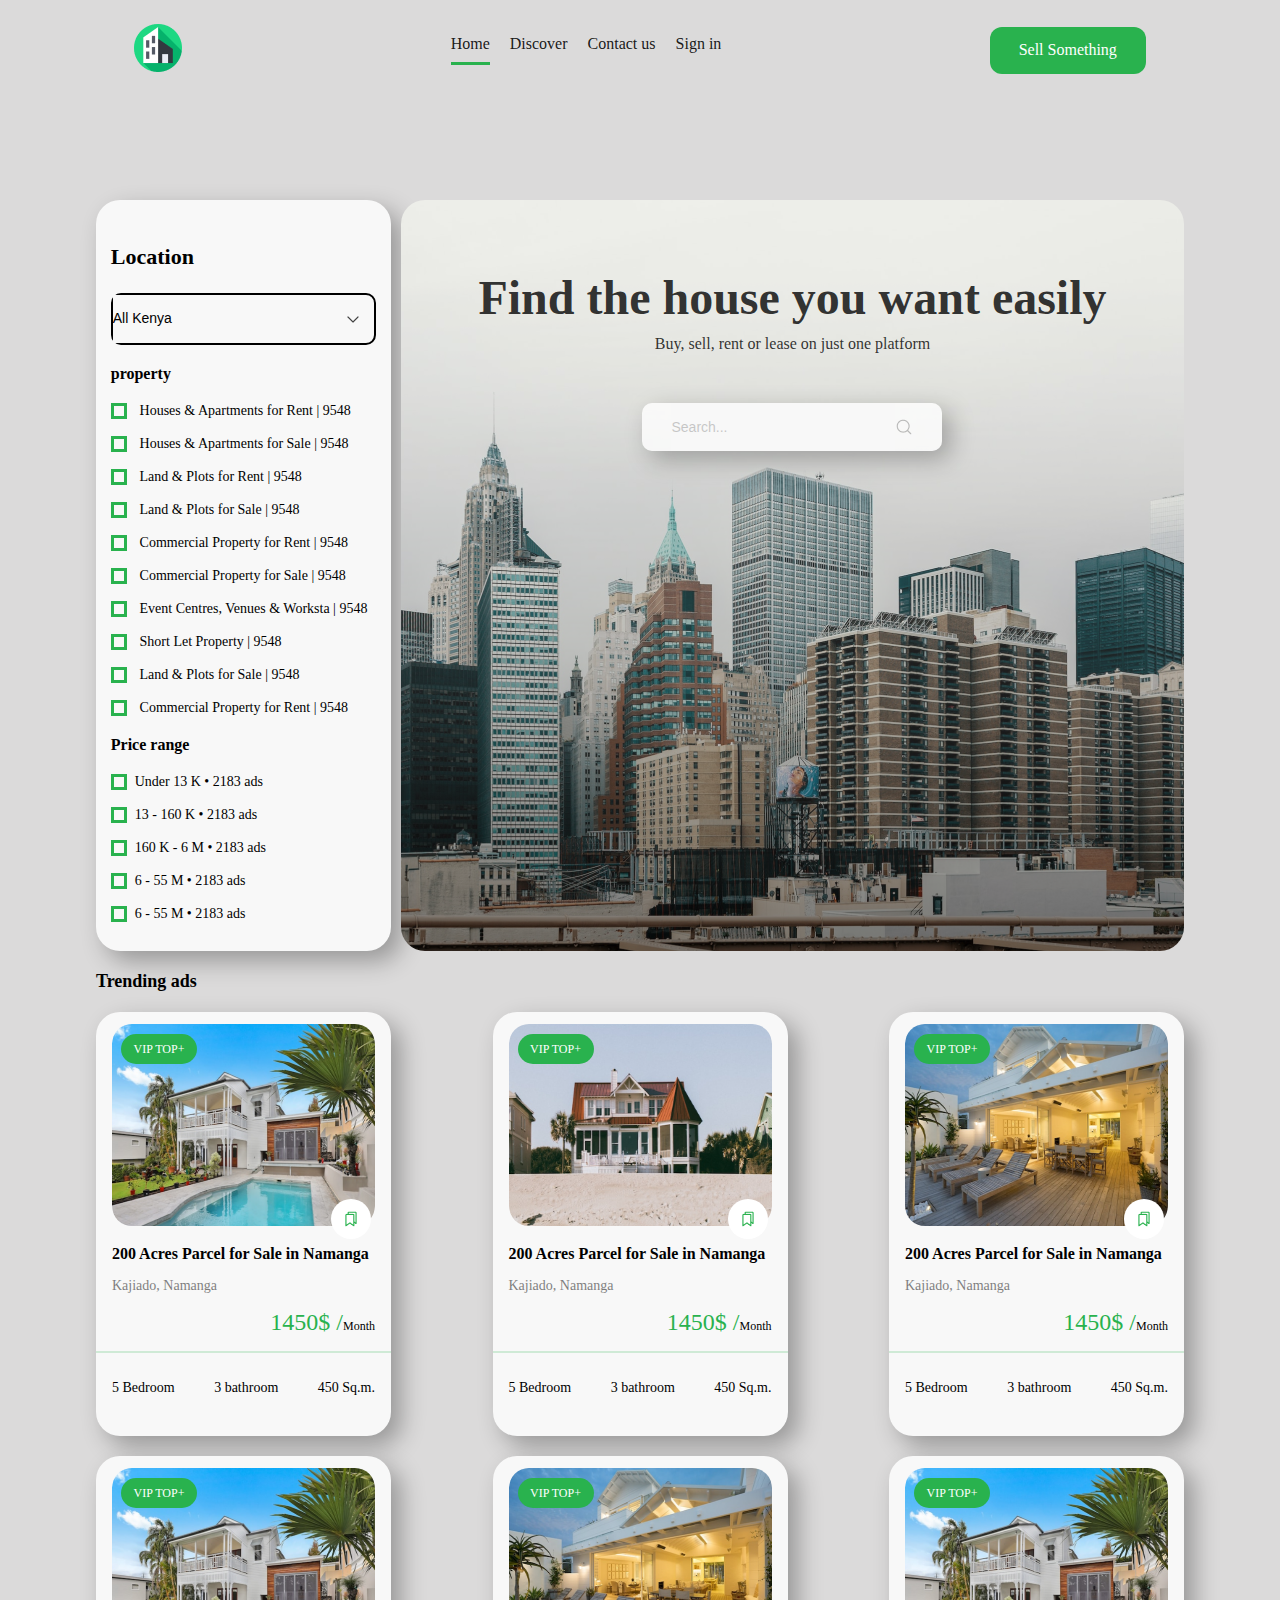
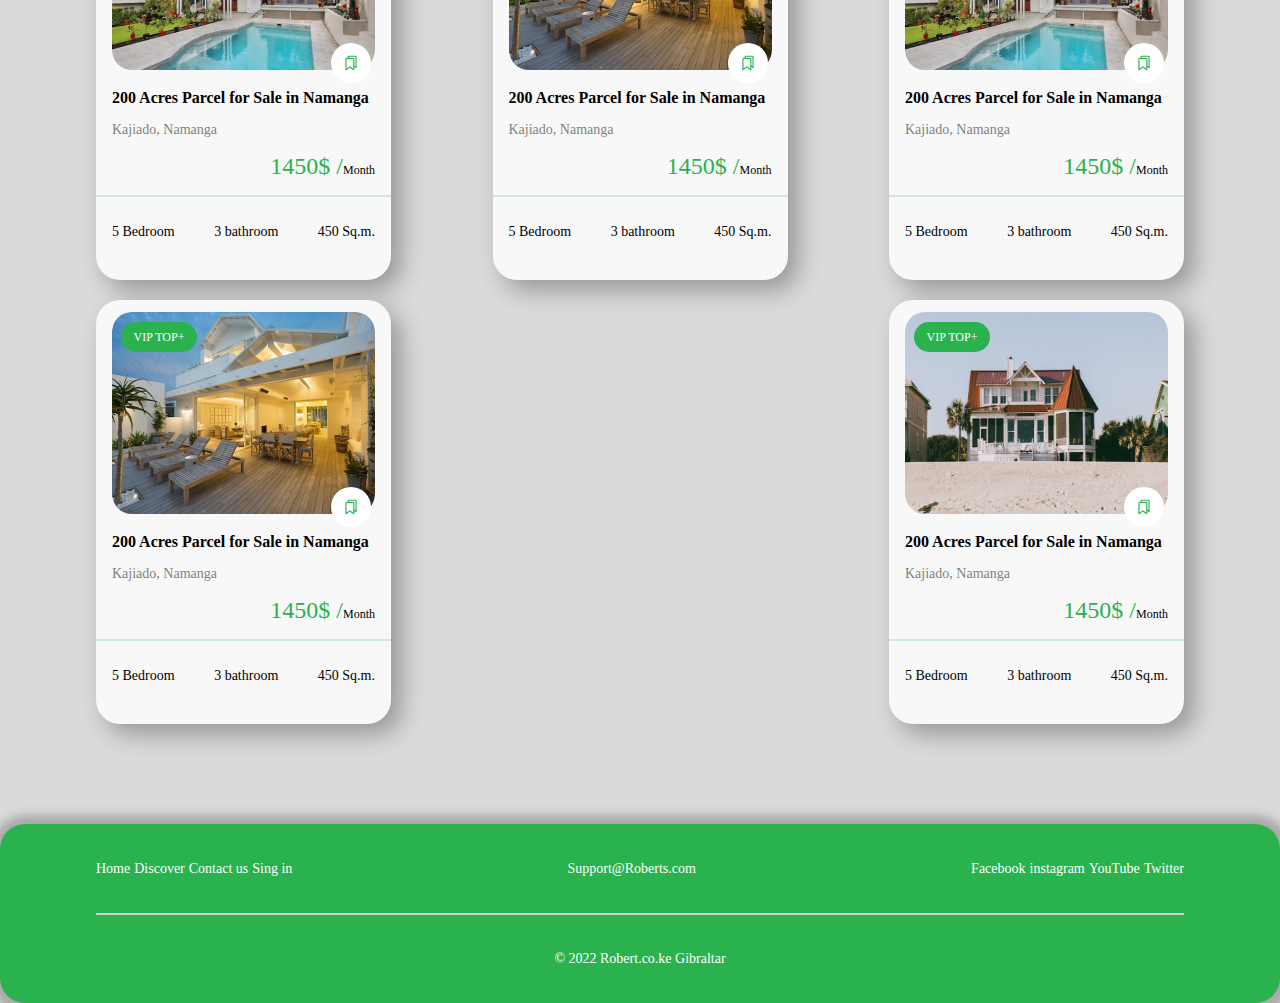
==== index.html @ 58b0c349 "jacascript function pages" ====
<!DOCTYPE html>
<html lang="en">
  <head>
    <meta charset="UTF-8" />
    <meta name="viewport" content="width=device-width, initial-scale=1.0" />
    <link rel="stylesheet" href="style.css" />
    <script src="index.js" defer></script>
    <title>Document</title>
  </head>
  <body>
    <header class="header">
      <nav class="navigacia">
        <article class="HadLogo">
          <a href="index.html">
            <img src="fotoebi/HadLogo.png" alt="HadLogo" />
          </a>
        </article>
        <article class="Navtext">
          <a class="Home" href="#">Home</a>
          <a href="#">Discover</a>
          <a href="#">Contact us</a>
          <a href="#">Sign in</a>
        </article>
        <article class="SellSomething">
          <a href="#">Sell Something</a>
        </article>
      </nav>
    </header>
    <main class="Main">
      <section class="LeftMeniuFoto">
        <div class="LeftMeniu">
          <div class="KontainerLeftMeniu">
            <h2 class="h2 MarginTopKontMeniuItems">Location</h2>
            <div class="inputAndiqon MarginTopKontMeniuItems">
              <div class="input-hoby">
                <label for="hoby"></label>
                <input
                  list="hobies"
                  name="hoby"
                  id="hoby"
                  class="InputText"
                  placeholder="All Kenya"
                />
                <datalist id="hobies">
                  <option value="reading"></option>
                  <option value="programming"></option>
                  <option value="music"></option>
                </datalist>
              </div>
              <div class="iqondiv">
                <img
                  class="InputIqon"
                  src="fotoebi/IqonInput.png"
                  alt="inputiqon"
                />
              </div>
            </div>
            <h2 class="h2-2 MarginTopKontMeniuItems">property</h2>
            <div class="Checkbox-Paragraf-Grid-Kont">
              <label class="checkbox-conteiner">
                <input type="checkbox" name="InputCheckbox" />
                <span class="input-span"></span>
              </label>

              <p class="checkbox-paragraf">
                Houses & Apartments for Rent | 9548
              </p>
              <label class="checkbox-conteiner">
                <input type="checkbox" name="InputCheckbox2" />
                <span class="input-span"></span>
              </label>
              <p class="checkbox-paragraf">
                Houses & Apartments for Sale | 9548
              </p>
              <label class="checkbox-conteiner">
                <input type="checkbox" name="InputCheckbox3" />
                <span class="input-span"></span>
              </label>
              <p class="checkbox-paragraf">Land & Plots for Rent | 9548</p>
              <label class="checkbox-conteiner">
                <input type="checkbox" name="InputCheckbox4" />
                <span class="input-span"></span>
              </label>
              <p class="checkbox-paragraf">Land & Plots for Sale | 9548</p>
              <label class="checkbox-conteiner">
                <input type="checkbox" name="InputCheckbox5" />
                <span class="input-span"></span>
              </label>
              <p class="checkbox-paragraf">
                Commercial Property for Rent | 9548
              </p>
              <label class="checkbox-conteiner">
                <input type="checkbox" name="InputCheckbox6" />
                <span class="input-span"></span>
              </label>
              <p class="checkbox-paragraf">
                Commercial Property for Sale | 9548
              </p>
              <label class="checkbox-conteiner">
                <input type="checkbox" name="InputCheckbox7" />
                <span class="input-span"></span>
              </label>
              <p class="checkbox-paragraf">
                Event Centres, Venues & Worksta | 9548
              </p>
              <label class="checkbox-conteiner">
                <input type="checkbox" name="InputCheckbox8" />
                <span class="input-span"></span>
              </label>
              <p class="checkbox-paragraf">Short Let Property | 9548</p>
              <label class="checkbox-conteiner">
                <input type="checkbox" name="InputCheckbox9" />
                <span class="input-span"></span>
              </label>
              <p class="checkbox-paragraf">Land & Plots for Sale | 9548</p>
              <label class="checkbox-conteiner">
                <input type="checkbox" name="InputCheckbox10" />
                <span class="input-span"></span>
              </label>
              <p class="checkbox-paragraf">
                Commercial Property for Rent | 9548
              </p>
            </div>
            <h2 class="h2-3 MarginTopKontMeniuItems">Price range</h2>
            <div class="Left-meniu-bottom-items-widths">
              <div class="Checkbox-Paragraf-Grid-Kont">
                <label class="checkbox-conteiner">
                  <input type="checkbox" name="InputCheckbox11" />
                  <span class="input-span"></span>
                </label>
                <p class="checkbox-paragraf">Under 13 K • 2183 ads</p>
                <label class="checkbox-conteiner">
                  <input type="checkbox" name="InputCheckbox12" />
                  <span class="input-span"></span>
                </label>
                <p class="checkbox-paragraf">13 - 160 K • 2183 ads</p>
                <label class="checkbox-conteiner">
                  <input type="checkbox" name="InputCheckbox13" />
                  <span class="input-span"></span>
                </label>
                <p class="checkbox-paragraf">160 K - 6 M • 2183 ads</p>
                <label class="checkbox-conteiner">
                  <input type="checkbox" name="InputCheckbox14" />
                  <span class="input-span"></span>
                </label>
                <p class="checkbox-paragraf">6 - 55 M • 2183 ads</p>
                <label class="checkbox-conteiner">
                  <input type="checkbox" name="InputCheckbox15" />
                  <span class="input-span"></span>
                </label>
                <p class="checkbox-paragraf">6 - 55 M • 2183 ads</p>
              </div>
            </div>
          </div>
        </div>
        <div class="RightFoto">
          <img class="FotoHad" src="fotoebi/fotohad.png" alt="fotohad" />
          <div class="Elementsin-foto-flex-cont">
            <h1 class="h1">Find the house you want easily</h1>
            <div class="Elementsin-foto-flex-paragraf-cont">
              <p class="Elementsin-foto-paragraf">
                Buy, sell, rent or lease on just one platform
              </p>
            </div>
            <div class="Elementsin-foto-flex-search-cont">
              <form class="Search-Had-Css-Cont">
                <input
                  type="search"
                  placeholder="Search..."
                  class="Search-Had-Css"
                  id="SearchHadJs"
                  name="SearchHad"
                />
                <div class="search-iqon-cont">
                  <img
                    class="search-iqon"
                    src="fotoebi/search-iqon.png"
                    alt="search-iqon"
                  />
                </div>
              </form>
            </div>
          </div>
        </div>
      </section>
      <h3 class="h3 MarginTopKontMeniuItems">Trending ads</h3>
      <section class="section-flex-cont">
        <!-- pirveli konteineri -->
        <div class="cont-1">
          <article class="img-for-cont-1-article">
            <a href="HomeInternal.html">
              <img
                id="PirveliContFoto1"
                class="img-for-cont-1"
                src="fotoebi/img-section-1.png"
                alt="img-cont-1"
              />
            </a>
            <article class="vip-for-cont-1">
              <p class="vip-for-cont-1-paragraf">VIP TOP+</p>
            </article>
            <article class="nishani-for-cont-1-article">
              <img
                class="nishani-for-cont-1"
                src="fotoebi/nishani-cont-1.png"
                alt="nishani-cont-1"
              />
            </article>
            <article class="h4-article">
              <h4 class="h4">200 Acres Parcel for Sale in Namanga</h4>
            </article>
            <article class="h4-bottom-paragraf-article">
              <p class="h4-bottom-paragraf">Kajiado, Namanga</p>
            </article>
            <article class="price-article">
              <p class="price-number">1450$ / <p class="price-month">Month</p> </p>
            </article>
            <article class="xazi-cont-1"></article>
            <article class="end-element-cont">
              <p class="end-paragraf">5 Bedroom</p>
              <p class="end-paragraf">3 bathroom</p>
              <p class="end-paragraf">450 Sq.m.</p>
            </article>
          </article>
        </div>
        <!-- meore conteineri -->
        <div class="cont-1">
          <article class="img-for-cont-1-article">
            <a href="HomeInternal.html" >
              <img
              id="MeoreContFoto2.js"
                class="img-for-cont-1"
                src="fotoebi/img-section-cont-3.png"
                alt="img-cont-1"
              />
            </a>
            <article class="vip-for-cont-1">
              <p class="vip-for-cont-1-paragraf">VIP TOP+</p>
            </article>
            <article class="nishani-for-cont-1-article">
              <img
                class="nishani-for-cont-1"
                src="fotoebi/nishani-cont-1.png"
                alt="nishani-cont-1"
              />
            </article>
            <article class="h4-article">
              <h4 class="h4">200 Acres Parcel for Sale in Namanga</h4>
            </article>
            <article class="h4-bottom-paragraf-article">
              <p class="h4-bottom-paragraf">Kajiado, Namanga</p>
            </article>
            <article class="price-article">
              <p class="price-number">1450$ / <p class="price-month">Month</p> </p>
            </article>
            <article class="xazi-cont-1"></article>
            <article class="end-element-cont">
              <p class="end-paragraf">5 Bedroom</p>
              <p class="end-paragraf">3 bathroom</p>
              <p class="end-paragraf">450 Sq.m.</p>
            </article>
          </article>
        </div>
        <!-- mesame konteineri -->
        <div class="cont-1">
          <article class="img-for-cont-1-article">
            <a href="HomeInternal.html">
              <img
              id="MesameContFoto2.js"
                class="img-for-cont-1"
                src="fotoebi/img-section-cont-2.png"
                alt="img-cont-1"
              />
            </a>
            <article class="vip-for-cont-1">
              <p class="vip-for-cont-1-paragraf">VIP TOP+</p>
            </article>
            <article class="nishani-for-cont-1-article">
              <img
                class="nishani-for-cont-1"
                src="fotoebi/nishani-cont-1.png"
                alt="nishani-cont-1"
              />
            </article>
            <article class="h4-article">
              <h4 class="h4">200 Acres Parcel for Sale in Namanga</h4>
            </article>
            <article class="h4-bottom-paragraf-article">
              <p class="h4-bottom-paragraf">Kajiado, Namanga</p>
            </article>
            <article class="price-article">
              <p class="price-number">1450$ / <p class="price-month">Month</p> </p>
            </article>
            <article class="xazi-cont-1"></article>
            <article class="end-element-cont">
              <p class="end-paragraf">5 Bedroom</p>
              <p class="end-paragraf">3 bathroom</p>
              <p class="end-paragraf">450 Sq.m.</p>
            </article>
          </article>
        </div>
        <!-- meotxe konteineri -->

        <div class="cont-1">
          <article class="img-for-cont-1-article">
            <a href="#">
              <img
                class="img-for-cont-1"
                src="fotoebi/img-section-1.png"
                alt="img-cont-1"
              />
            </a>
            <article class="vip-for-cont-1">
              <p class="vip-for-cont-1-paragraf">VIP TOP+</p>
            </article>
            <article class="nishani-for-cont-1-article">
              <img
                class="nishani-for-cont-1"
                src="fotoebi/nishani-cont-1.png"
                alt="nishani-cont-1"
              />
            </article>
            <article class="h4-article">
              <h4 class="h4">200 Acres Parcel for Sale in Namanga</h4>
            </article>
            <article class="h4-bottom-paragraf-article">
              <p class="h4-bottom-paragraf">Kajiado, Namanga</p>
            </article>
            <article class="price-article">
              <p class="price-number">1450$ / <p class="price-month">Month</p> </p>
            </article>
            <article class="xazi-cont-1"></article>
            <article class="end-element-cont">
              <p class="end-paragraf">5 Bedroom</p>
              <p class="end-paragraf">3 bathroom</p>
              <p class="end-paragraf">450 Sq.m.</p>
            </article>
          </article>
        </div>
          
        <!-- mexute konteineri -->

        <div class="cont-1">
          <article class="img-for-cont-1-article">
            <a href="#">
              <img
                class="img-for-cont-1"
                src="fotoebi/img-section-cont-2.png"
                alt="img-cont-1"
              />
            </a>
            <article class="vip-for-cont-1">
              <p class="vip-for-cont-1-paragraf">VIP TOP+</p>
            </article>
            <article class="nishani-for-cont-1-article">
              <img
                class="nishani-for-cont-1"
                src="fotoebi/nishani-cont-1.png"
                alt="nishani-cont-1"
              />
            </article>
            <article class="h4-article">
              <h4 class="h4">200 Acres Parcel for Sale in Namanga</h4>
            </article>
            <article class="h4-bottom-paragraf-article">
              <p class="h4-bottom-paragraf">Kajiado, Namanga</p>
            </article>
            <article class="price-article">
              <p class="price-number">1450$ / <p class="price-month">Month</p> </p>
            </article>
            <article class="xazi-cont-1"></article>
            <article class="end-element-cont">
              <p class="end-paragraf">5 Bedroom</p>
              <p class="end-paragraf">3 bathroom</p>
              <p class="end-paragraf">450 Sq.m.</p>
            </article>
          </article>
        </div>
        
        <!-- meeqvse konteineri -->

        <div class="cont-1">
          <article class="img-for-cont-1-article">
            <a href="#">
              <img
                class="img-for-cont-1"
                src="fotoebi/img-section-1.png"
                alt="img-cont-1"
              />
            </a>
            <article class="vip-for-cont-1">
              <p class="vip-for-cont-1-paragraf">VIP TOP+</p>
            </article>
            <article class="nishani-for-cont-1-article">
              <img
                class="nishani-for-cont-1"
                src="fotoebi/nishani-cont-1.png"
                alt="nishani-cont-1"
              />
            </article>
            <article class="h4-article">
              <h4 class="h4">200 Acres Parcel for Sale in Namanga</h4>
            </article>
            <article class="h4-bottom-paragraf-article">
              <p class="h4-bottom-paragraf">Kajiado, Namanga</p>
            </article>
            <article class="price-article">
              <p class="price-number">1450$ / <p class="price-month">Month</p> </p>
            </article>
            <article class="xazi-cont-1"></article>
            <article class="end-element-cont">
              <p class="end-paragraf">5 Bedroom</p>
              <p class="end-paragraf">3 bathroom</p>
              <p class="end-paragraf">450 Sq.m.</p>
            </article>
          </article>
        </div>
        
        <!-- meshvide konteineri -->

        <div class="cont-1">
          <article class="img-for-cont-1-article">
            <a href="#">
              <img
                class="img-for-cont-1"
                src="fotoebi/img-section-cont-2.png"
                alt="img-cont-1"
              />
            </a>
            <article class="vip-for-cont-1">
              <p class="vip-for-cont-1-paragraf">VIP TOP+</p>
            </article>
            <article class="nishani-for-cont-1-article">
              <img
                class="nishani-for-cont-1"
                src="fotoebi/nishani-cont-1.png"
                alt="nishani-cont-1"
              />
            </article>
            <article class="h4-article">
              <h4 class="h4">200 Acres Parcel for Sale in Namanga</h4>
            </article>
            <article class="h4-bottom-paragraf-article">
              <p class="h4-bottom-paragraf">Kajiado, Namanga</p>
            </article>
            <article class="price-article">
              <p class="price-number">1450$ / <p class="price-month">Month</p> </p>
            </article>
            <article class="xazi-cont-1"></article>
            <article class="end-element-cont">
              <p class="end-paragraf">5 Bedroom</p>
              <p class="end-paragraf">3 bathroom</p>
              <p class="end-paragraf">450 Sq.m.</p>
            </article>
          </article>
        </div>
        
        <!-- merve konteineri -->

        <div class="cont-1">
          <article class="img-for-cont-1-article">
            <a href="#">
              <img
                class="img-for-cont-1"
                src="fotoebi/img-section-cont-3.png"
                alt="img-cont-1"
              />
            </a>
            <article class="vip-for-cont-1">
              <p class="vip-for-cont-1-paragraf">VIP TOP+</p>
            </article>
            <article class="nishani-for-cont-1-article">
              <img
                class="nishani-for-cont-1"
                src="fotoebi/nishani-cont-1.png"
                alt="nishani-cont-1"
              />
            </article>
            <article class="h4-article">
              <h4 class="h4">200 Acres Parcel for Sale in Namanga</h4>
            </article>
            <article class="h4-bottom-paragraf-article">
              <p class="h4-bottom-paragraf">Kajiado, Namanga</p>
            </article>
            <article class="price-article">
              <p class="price-number">1450$ / <p class="price-month">Month</p> </p>
            </article>
            <article class="xazi-cont-1"></article>
            <article class="end-element-cont">
              <p class="end-paragraf">5 Bedroom</p>
              <p class="end-paragraf">3 bathroom</p>
              <p class="end-paragraf">450 Sq.m.</p>
            </article>
          </article>
        </div>
      </section>
    </main>

    <footer class="footer">
      <div class="footer-text-cont">
        <article class="text1">
          <span class="footer-span">Home</span>
          <span class="footer-span">Discover</span>
          <span class="footer-span">Contact us</span>
          <span class="footer-span">Sing in</span>
        </article>
        <article class="text2">
          <span class="footer-span">Support@Roberts.com</span>
        </article>
        <article class="text2">
          <span class="footer-span">Facebook</span>
          <span class="footer-span">instagram</span>
          <span class="footer-span">YouTube</span>
          <span class="footer-span">Twitter</span>
        </article>

      </div>
      <div class="footer-line"></div>
      <article class="footer-end">
        <span class="footer-span">© 2022 Robert.co.ke Gibraltar</span>
      </article>

    </footer>
  </body>
</html>
---- style.css ----
* {
  margin: 0;
  padding: 0;
  box-sizing: border-box;
}

body {
  background-color: rgb(219, 218, 218);
  height: 1000px;
}

.header {
  width: 100%;
  height: 100px;
  /* border: solid; */

  display: flex;
  align-items: center;
}

.navigacia {
  width: 100%;
  height: 116px;
  /* border: solid red; */
  position: fixed;
  display: flex;
  justify-content: space-around;
  align-items: center;
  background-color: rgb(219, 218, 218);
  z-index: 100;
}

.Navtext {
  display: flex;
  gap: 20px;
}

.SellSomething {
  width: 156px;
  height: 47px;
  display: flex;
  justify-content: center;
  align-items: center;
  border-radius: 12px;
  background-color: #29b24e;
  cursor: pointer;
}

.SellSomething a {
  color: #ffffff;
  text-decoration: none;
}

.Navtext a {
  text-decoration: none;
  color: #000000e5;
}

.Home {
  height: 30px;
  border-bottom: solid #29b24e;
}

.Main {
  /* border: solid red; */

  width: 85%;
  margin: 100px auto;
}

/* meniu left */

.LeftMeniuFoto {
  display: flex;
  gap: 10px;
  /* border: solid red; */
}

.LeftMeniu {
  min-width: 295px;
  max-width: 395px;
  width: 30%;
  height: auto;
  /* border: solid; */
  background-color: #f8f8f8;
  border-radius: 24px;
  box-shadow: 10px 10px 25px 0px #0000004f;
}

.KontainerLeftMeniu {
  width: 90%;
  /* height: auto; */
  /* border: solid red; */
  margin: 15px auto;
}

.Left-meniu-bottom-items-widths {
  /* border: solid; */
  width: 60%;
}

.MarginTopKontMeniuItems {
  margin: 20px 0px;
}

.h2 {
  width: 69px;
  height: 24px;
  color: #000000;
  font-size: 16px;
}

.inputAndiqon {
  width: 100%;
  display: flex;
  align-items: center;
  gap: 10px;
  border: 2px solid black;
  border-radius: 10px;
}

.input-hoby {
  /* border: solid; */
  width: 85%;
}

.iqondiv {
  /* border: solid; */
  display: flex;
}

.InputText {
  width: 100%;
  height: 48px;

  background-color: #f8f8f8;
  outline: none;
  border: none;
}

.InputText::placeholder {
  color: #000000;
  font-size: 14px;
}

.InputIqon {
  width: 16px;
  height: 16px;
  opacity: 90%;
}
.h2-2 {
  color: #000000;
  font-size: 16px;
}

.Checkbox-Paragraf-Grid-Kont {
  display: grid;
  grid-template-columns: auto auto;
  gap: 17px;
  column-gap: 20px;
}

.checkbox-conteiner {
  position: relative;

  /* border: solid; */
  user-select: none;
  cursor: pointer;
}

.checkbox-conteiner input {
  position: absolute;
  opacity: 0;
  height: 0;
  width: 0;
  cursor: pointer;
}

.input-span {
  position: absolute;
  border: solid #29b24e;
  top: 0;
  left: 0;
  height: 16px;
  width: 16px;
}

.input-span:hover {
  background-color: #29b24e;
}

.checkbox-conteiner input:checked ~ .input-span {
  background-color: #29b24e;
}

.input-span::after {
  content: "";
  position: absolute;
  display: none;
}

.checkbox-conteiner input:checked ~ .input-span::after {
  display: block;
}

.checkbox-conteiner .input-span::after {
  left: 2px;
  top: 1px;
  width: 4px;
  height: 5px;
  border: solid white;
  border-width: 0 2px 2px 0;

  transform: rotate(45deg);
}

.checkbox-paragraf {
  font-size: 14px;
  color: #000000;
}

.h2-3 {
  color: #000000;
  font-size: 16px;
}

/* fhoto search right */

.RightFoto {
  width: 100%;
  position: relative;
  /* border: solid red; */
  display: flex;

  justify-content: center;
}

.FotoHad {
  width: 100%;
  height: 751px;
  object-fit: cover;
  border-radius: 24px;
}

.Elementsin-foto-flex-cont {
  /* border: solid; */
  display: flex;
  flex-direction: column;
  justify-content: center;
  position: absolute;
  top: 0;
  margin-top: 70px;
  gap: 10px;
}

.h1 {
  font-size: 48px;
  color: #000000cc;
}

.Elementsin-foto-flex-paragraf-cont {
  /* border: solid red; */
  display: flex;
  justify-content: center;
}

.Elementsin-foto-paragraf {
  font-size: 16px;
  color: #000000cc;
}

.Elementsin-foto-flex-search-cont {
  display: flex;
  justify-content: center;
}

.Search-Had-Css-Cont {
  /* border: solid blue; */
  width: 300px;
  display: flex;
  justify-content: center;
  background-color: #ffffffcc;
  border-radius: 10px;
  margin-top: 40px;
  box-shadow: 8px 8px 25px 0px #00000045;
}

.Search-Had-Css {
  width: 224px;
  height: 48px;
  background-color: #f8f8f8cc;

  border: none;
  outline: none;
}

.Search-Had-Css::placeholder {
  color: #000000;
  font-size: 14px;
  opacity: 20%;
}

.search-iqon-cont {
  /* border: solid; */
  display: flex;
  align-items: center;
}
.search-iqon {
  width: 18px;
  height: 18px;
  opacity: 50%;
  cursor: pointer;
}

/* trendings ads cards */

.h3 {
  font-size: 18px;
  color: #000000;
}

.section-flex-cont {
  /* border: solid yellow; */
  display: flex;
  flex-wrap: wrap;
  justify-content: space-between;
  row-gap: 20px;
}

.cont-1 {
  /* border: solid; */
  width: 295px;
  height: 424px;
  border-radius: 24px;
  background-color: #f8f8f8;
  box-shadow: 10px 10px 25px 0px #0000004f;
}

.img-for-cont-1-article {
  display: flex;
  flex-direction: column;
  justify-content: center;
  gap: 15px;

  transform: translateY(12px);
  align-items: center;
  position: relative;
  /* border: solid red; */
}

.img-for-cont-1 {
  width: 263px;
  height: 202px;
  border-radius: 20px;
}

.vip-for-cont-1 {
  /* border: solid; */
  position: absolute;

  left: 0;
  top: 0;
  margin-top: 10px;
  transform: translateX(25px);
  width: 76px;
  height: 30px;
  border-radius: 15px;
  background-color: #29b24e;
  display: flex;
  justify-content: center;
  align-items: center;
  cursor: pointer;
}

.vip-for-cont-1-paragraf {
  color: #ffffff;
  font-size: 12px;
}

.nishani-for-cont-1-article {
  /* border: solid; */
  position: absolute;
  top: 0;
  right: 0;
  transform: translateX(-20px);
  margin-top: 175px;
  display: flex;
  justify-content: center;
  align-items: center;
  width: 40px;
  height: 40px;
  border-radius: 50%;
  background-color: #ffffff;
  cursor: pointer;
}

.nishani-for-cont-1 {
  width: 18px;
  height: 18px;
}

.h4-article {
  /* border: solid; */
  width: 263px;
}

.h4 {
  color: #000000;
  font-size: 16px;
}

.h4-bottom-paragraf-article {
  /* border: solid; */
  width: 263px;
}

.h4-bottom-paragraf {
  font-size: 14px;
  color: #000000;
  opacity: 50%;
}

.price-article {
  width: 263px;
  /* border: solid; */
  display: flex;
  justify-content: flex-end;
}

.price-number {
  font-size: 24px;
  color: #29b24e;
}

.price-month {
  font-size: 12px;
  margin-top: 10px;
  color: #000000;
}

.xazi-cont-1 {
  width: 100%;

  border: 0.5px solid #cfead6;
}

.end-element-cont {
  /* border: solid; */
  display: flex;
  align-items: center;
  width: 263px;
  height: 60px;
  justify-content: space-between;
  transform: translateY(-10px);
}

.end-paragraf {
  font-size: 14px;
  color: #000000;
}

/* footeri  */

.footer {
  width: 100%;
  height: 179px;
  background-color: #29b24e;
  border-radius: 25px;
  box-shadow: 1px 1px 10px 10px #29282845;
  display: flex;
  flex-direction: column;
  align-items: center;
}

.footer-text-cont {
  width: 85%;
  height: 89px;
  /* border: solid; */
  display: flex;
  align-items: center;
  justify-content: space-between;
}

.footer-line {
  width: 85%;
  /* height: 1px; */
  border: 0.5px solid #d0d0d0;
}

.footer-end {
  /* border: solid; */
  height: 89px;
  display: flex;
  align-items: center;
}

.footer-span {
  color: #ffffff;
  font-size: 14px;
}

/* hom internal page style css */

/* .Main {
  border: solid red;
  
} */

.fhoto-and-info-flex-cont {
  /* border: solid; */
  display: flex;
  justify-content: center;
  gap: 20px;
}

.left-fhoto {
  /* border: solid yellow; */
  position: relative;
  width: 50%;
}
.hom-internal-foto-1 {
  width: 100%;
  object-fit: cover;
  height: 560px;
  box-shadow: 10px 10px 18px 0px #0000004d;
  border-radius: 20px;
}

.hom-internal-foto-2 {
  position: absolute;
  width: 100%;
  object-fit: cover;
  height: 560px;
  box-shadow: 10px 10px 18px 0px #0000004d;
  border-radius: 20px;
}

.hom-internal-foto-3 {
  position: absolute;
  width: 100%;
  object-fit: cover;
  height: 560px;
  box-shadow: 10px 10px 18px 0px #0000004d;
  border-radius: 20px;
}

.hom-internal-foto-info-flex-cont {
  /* border: solid blue; */
  width: 680px;
  /* height: 541px; */
  display: flex;
  justify-content: center;
  align-items: center;
}

.hom-internal-foto-info-cont {
  /* border: solid; */
  width: 100%;

  min-height: 560px;
  border-radius: 15px;
  background-color: #f8f8f8;
  box-shadow: 10px 10px 18px 0px #0000004d;
  display: flex;
  justify-content: center;
  align-items: center;
}

/* info konteineris shignita elementebis vertikaluri siswore "had-line" */

.hom-internal-foto-info-had-line-cont {
  /* border: solid yellow; */
  width: 95%;

  min-height: 520px;
  display: flex;
  flex-direction: column;
  row-gap: 10px;
}

.hom-internal-foto-info-had {
  /* border: solid red; */
  width: 100%;
  height: auto;
  display: flex;
  justify-content: space-between;
}

.vip-top-foto-info {
  width: 76px;
  height: 28px;
  background-color: #29b24e;
  border-radius: 15px;
  display: flex;
  justify-content: center;
  align-items: center;
}

.vip-top-foto-info-span {
  width: 54px;
  height: 18px;
  font-size: 12px;
  color: #ffffff;
}

.vip-top-foto-info-center-cont {
  /* border: solid; */
  display: flex;
  align-items: center;
}

.vip-top-foto-info-center {
  color: #000000;
  font-size: 12px;
  opacity: 60%;
}

.vip-top-foto-info-right-cont {
  /* border: solid; */
  display: flex;

  align-items: center;
  gap: 10px;
}

.foto-info-had-iqon {
  margin-top: 5px;
  width: 16px;
  height: 16px;
}

.vip-top-foto-info-right-text {
  color: #000000;
  font-size: 12px;
  opacity: 60%;
}

.had-line-cont-span-h1 {
  font-size: 16px;
  color: #000000;
  margin-top: 10px;
}

.had-line-cont-span {
  color: #000000;
  font-size: 14px;
  opacity: 60%;
}

.had-line-cont-span-2 {
  width: 90%;
  font-size: 14px;
  opacity: 80%;
  color: #000000;
  line-height: 23px;
}

.had-line-the-middle-flex-cont {
  border-top: 0.5px solid #ececec;
  border-bottom: 0.5px solid #ececec;
  height: 50px;
  display: flex;
  align-items: center;
  margin-top: 20px;
}

.had-line-the-middle-span-cont {
  display: flex;
  gap: 20px;
  /* border: solid; */
}

.had-line-the-middle-span {
  color: #000000;
  font-size: 14px;
  opacity: 80%;
}

.had-line-the-middle-flex-cont-2 {
  /* border: solid blue; */
  display: flex;
  justify-content: space-between;
  column-gap: 50px;
  margin-top: 20px;
}

.had-line-the-middle-flex-column-cont {
  /* border: solid red; */
  display: flex;
  flex-direction: column;
  height: auto;
}

.had-line-the-middle-flex-column-cont-1 {
  width: 35%;
}

.had-line-the-middle-flex-column-cont-2 {
  width: 25%;
}

.had-line-the-middle-flex-column-cont-3 {
  width: 35%;
}

.had-line-the-middle-flex-column-span {
  font-size: 12px;
  color: #000000;
  opacity: 50%;
  line-height: 23px;
}

.had-line-the-middle-flex-column-span-2 {
  color: #000000;
  font-size: 14px;
  opacity: 90%;
  line-height: 23px;
}

.had-line-end-element-spaceArounded-cont {
  /* border: solid; */
  display: flex;
  justify-content: flex-end;
  margin-top: 20px;
}

.had-line-end-element-spaceBetween-cont {
  /* border: solid red; */
  width: 95%;
  display: flex;
  justify-content: space-between;
  gap: 5px;
}

.had-line-end-element-1 {
  /* border: solid rgb(8, 8, 8); */
  width: 70%;
  display: flex;

  align-items: center;
}

.had-line-end-element-1-span-1 {
  color: #29b24e;
  font-size: 25px;
  /* line-height: 54px; */
}

.had-line-end-element-span-2 {
  color: #000000;
  font-size: 14px;
  /* line-height: 54px; */
}

.had-line-end-element-2 {
  border: 0.5px solid #29b24e;
  width: 20%;
  display: flex;
  align-items: center;
  justify-content: center;
  border-radius: 12px;
  cursor: pointer;
}

.had-line-end-element-2-span {
  color: #29b24e;
  font-size: 14px;
}

.had-line-end-element-3 {
  /* border: solid; */
  width: 10%;
  display: flex;
  align-items: center;
  justify-content: center;
  border-radius: 12px;
  background-color: #29b24e;
  cursor: pointer;
}

.had-line-end-element-3-span {
  color: #ffffff;
  font-size: 14px;
}

/* home internal h2 and cards */

.h2 {
  color: #000000;
  font-size: 22px;
  line-height: 33px;
  width: 125px;
  height: 33px;
  margin-top: 40px;
}

.section-flex-cont-home-internal-page {
  margin-top: 20px;
}
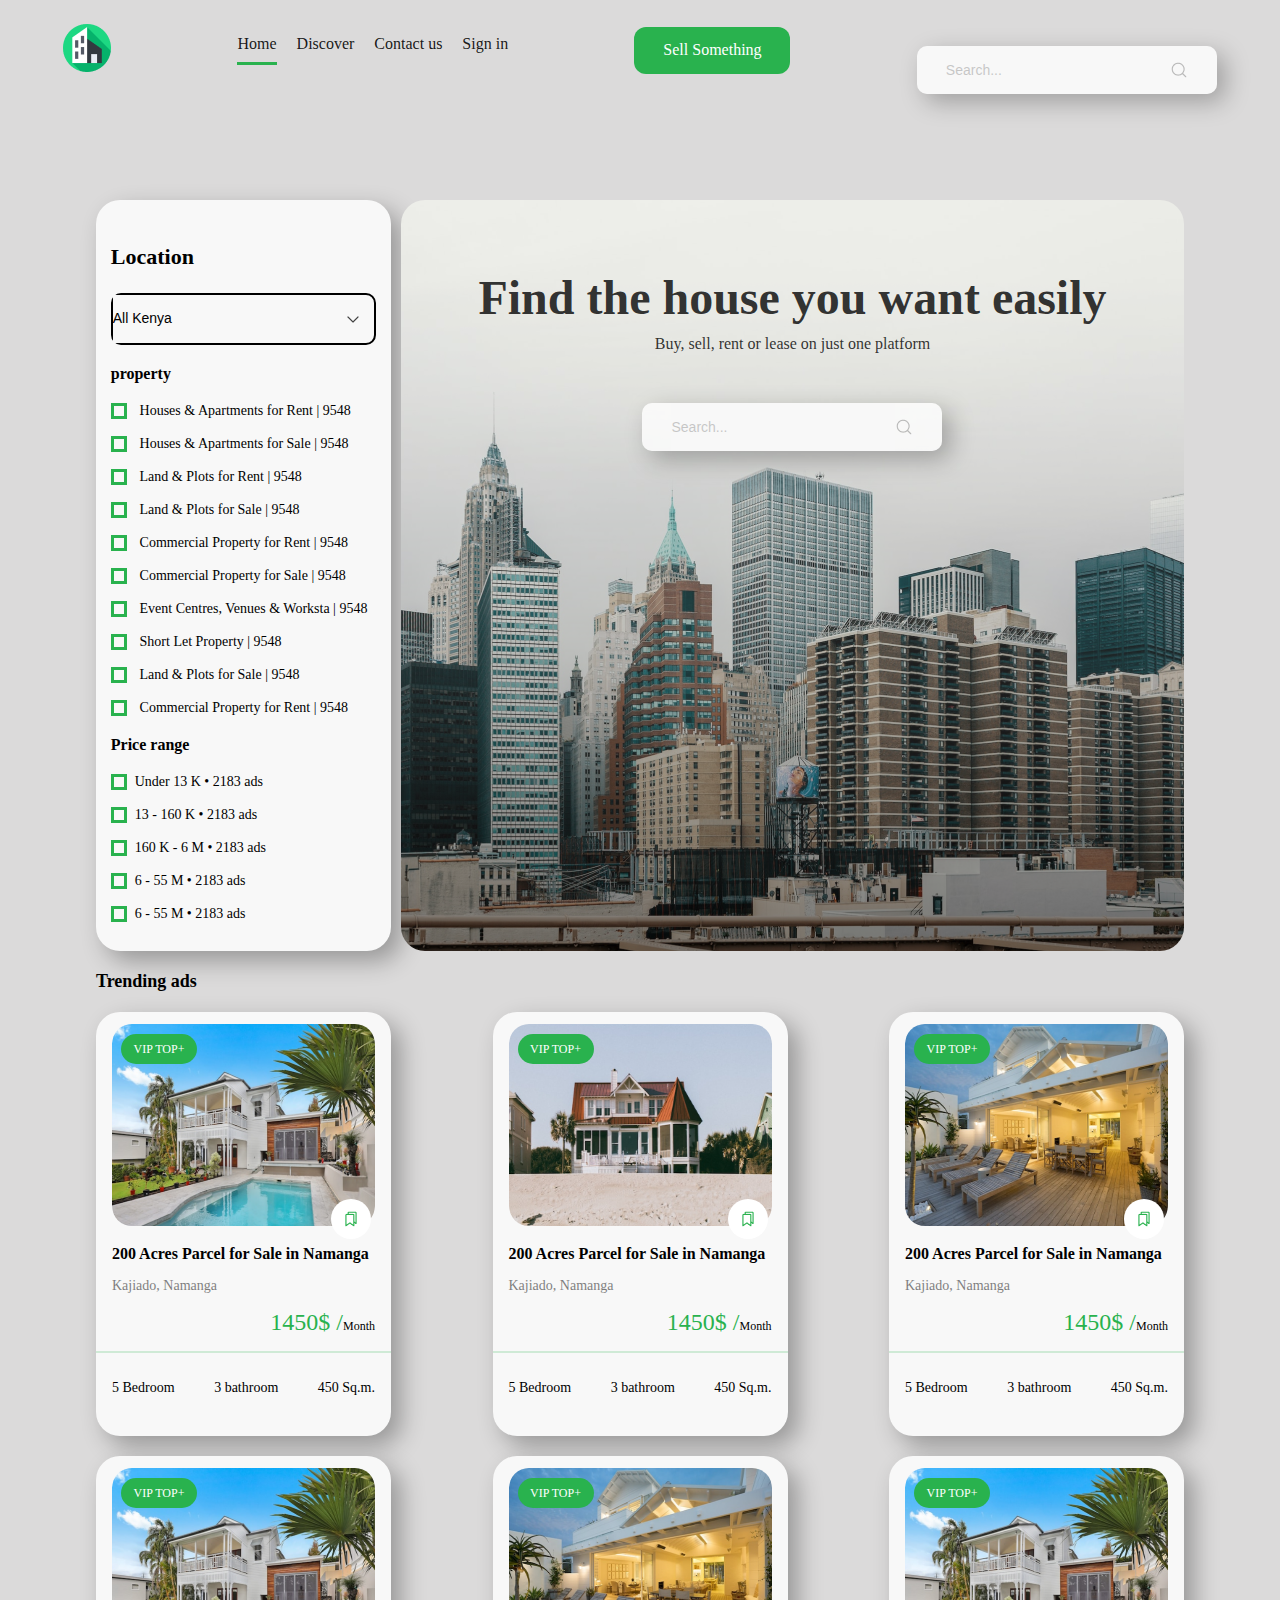
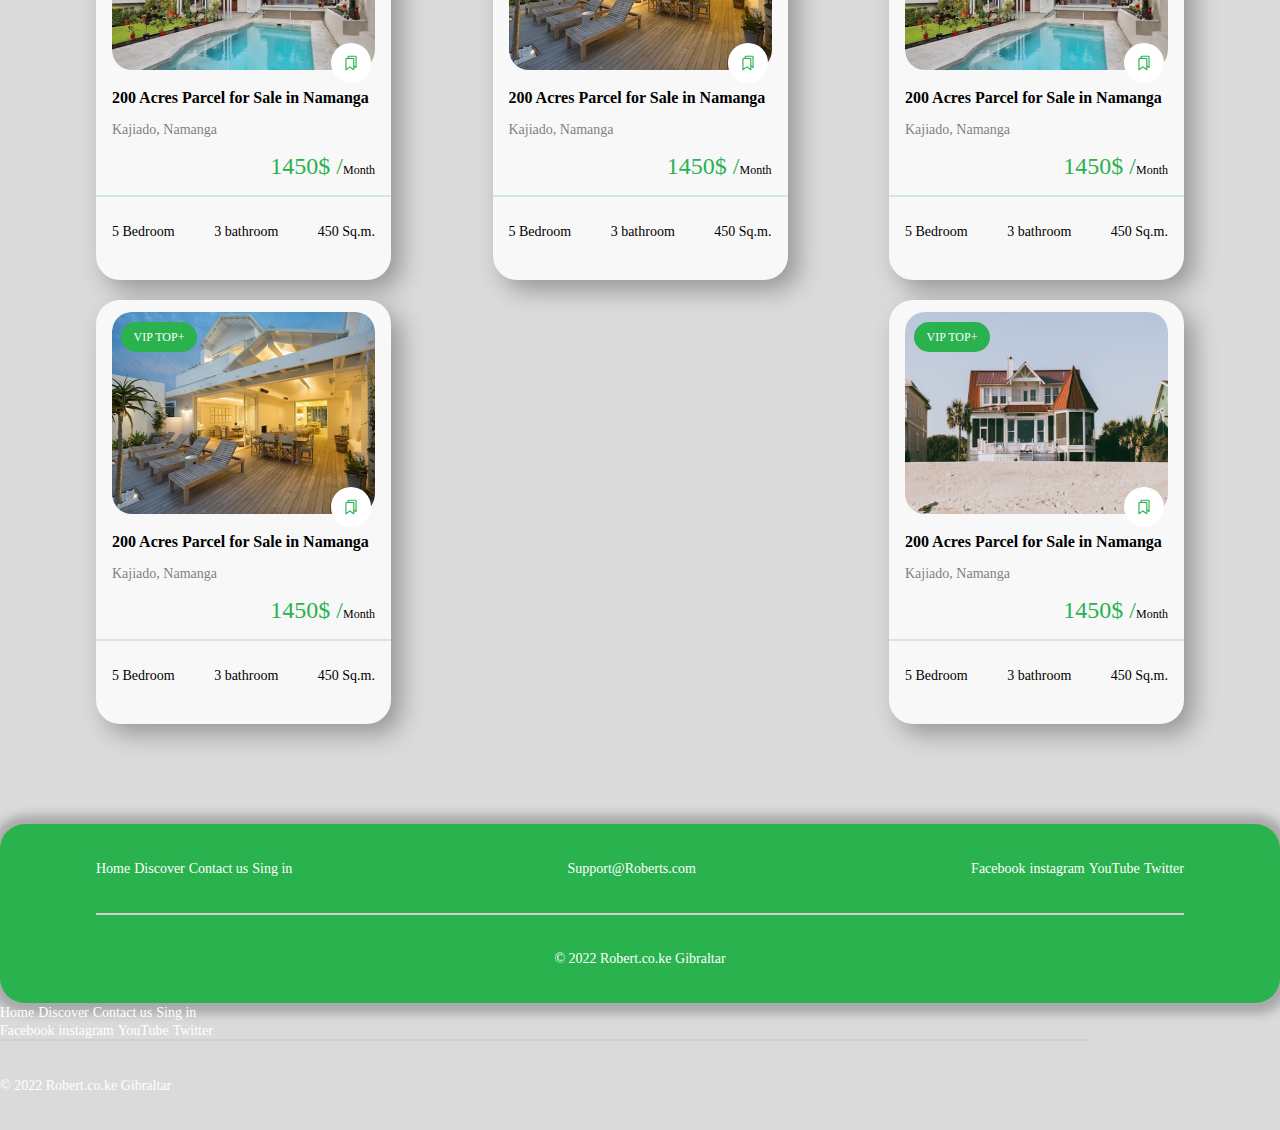
==== commit d02f77f1: "footer responsive and javascript" ====
--- a/index.html
+++ b/index.html
@@ -4,7 +4,8 @@
     <meta charset="UTF-8" />
     <meta name="viewport" content="width=device-width, initial-scale=1.0" />
     <link rel="stylesheet" href="style.css" />
-    <script src="index.js" defer></script>
+    <!-- <link rel="stylesheet" href="shablon.css" /> -->
+    <script src="bottonclick.js" defer></script>
     <title>Document</title>
   </head>
   <body>
@@ -24,6 +25,26 @@
         <article class="SellSomething">
           <a href="#">Sell Something</a>
         </article>
+
+        <div class="Responsive-form-element" id="Responsive-form-element.js">
+          <form class="Search-Had-Css-Cont">
+            <input
+              type="search"
+              placeholder="Search..."
+              class="Search-Had-Css"
+              id="SearchHadJs"
+              name="SearchHad"
+            />
+            <div class="search-iqon-cont" id="search-iqon-cont.js">
+              <img
+                class="search-iqon"
+                src="fotoebi/search-iqon.png"
+                alt="search-iqon"
+              />
+            </div>
+          </form>
+        </div>
+
       </nav>
     </header>
     <main class="Main">
@@ -190,7 +211,7 @@
           <article class="img-for-cont-1-article">
             <a href="HomeInternal.html">
               <img
-                id="PirveliContFoto1"
+                id="PirveliContFoto1.js"
                 class="img-for-cont-1"
                 src="fotoebi/img-section-1.png"
                 alt="img-cont-1"
@@ -226,7 +247,7 @@
         <!-- meore conteineri -->
         <div class="cont-1">
           <article class="img-for-cont-1-article">
-            <a href="HomeInternal.html" >
+            <a href="HomeInternal2.html" >
               <img
               id="MeoreContFoto2.js"
                 class="img-for-cont-1"
@@ -264,46 +285,46 @@
         <!-- mesame konteineri -->
         <div class="cont-1">
           <article class="img-for-cont-1-article">
+            <a href="HomeInternal3.html">
+              <img
+              id="MesameContFoto2.js"
+                class="img-for-cont-1"
+                src="fotoebi/img-section-cont-2.png"
+                alt="img-cont-1"
+              />
+            </a>
+            <article class="vip-for-cont-1">
+              <p class="vip-for-cont-1-paragraf">VIP TOP+</p>
+            </article>
+            <article class="nishani-for-cont-1-article">
+              <img
+                class="nishani-for-cont-1"
+                src="fotoebi/nishani-cont-1.png"
+                alt="nishani-cont-1"
+              />
+            </article>
+            <article class="h4-article">
+              <h4 class="h4">200 Acres Parcel for Sale in Namanga</h4>
+            </article>
+            <article class="h4-bottom-paragraf-article">
+              <p class="h4-bottom-paragraf">Kajiado, Namanga</p>
+            </article>
+            <article class="price-article">
+              <p class="price-number">1450$ / <p class="price-month">Month</p> </p>
+            </article>
+            <article class="xazi-cont-1"></article>
+            <article class="end-element-cont">
+              <p class="end-paragraf">5 Bedroom</p>
+              <p class="end-paragraf">3 bathroom</p>
+              <p class="end-paragraf">450 Sq.m.</p>
+            </article>
+          </article>
+        </div>
+        <!-- meotxe konteineri -->
+
+        <div class="cont-1">
+          <article class="img-for-cont-1-article">
             <a href="HomeInternal.html">
-              <img
-              id="MesameContFoto2.js"
-                class="img-for-cont-1"
-                src="fotoebi/img-section-cont-2.png"
-                alt="img-cont-1"
-              />
-            </a>
-            <article class="vip-for-cont-1">
-              <p class="vip-for-cont-1-paragraf">VIP TOP+</p>
-            </article>
-            <article class="nishani-for-cont-1-article">
-              <img
-                class="nishani-for-cont-1"
-                src="fotoebi/nishani-cont-1.png"
-                alt="nishani-cont-1"
-              />
-            </article>
-            <article class="h4-article">
-              <h4 class="h4">200 Acres Parcel for Sale in Namanga</h4>
-            </article>
-            <article class="h4-bottom-paragraf-article">
-              <p class="h4-bottom-paragraf">Kajiado, Namanga</p>
-            </article>
-            <article class="price-article">
-              <p class="price-number">1450$ / <p class="price-month">Month</p> </p>
-            </article>
-            <article class="xazi-cont-1"></article>
-            <article class="end-element-cont">
-              <p class="end-paragraf">5 Bedroom</p>
-              <p class="end-paragraf">3 bathroom</p>
-              <p class="end-paragraf">450 Sq.m.</p>
-            </article>
-          </article>
-        </div>
-        <!-- meotxe konteineri -->
-
-        <div class="cont-1">
-          <article class="img-for-cont-1-article">
-            <a href="#">
               <img
                 class="img-for-cont-1"
                 src="fotoebi/img-section-1.png"
@@ -342,7 +363,7 @@
 
         <div class="cont-1">
           <article class="img-for-cont-1-article">
-            <a href="#">
+            <a href="HomeInternal3.html">
               <img
                 class="img-for-cont-1"
                 src="fotoebi/img-section-cont-2.png"
@@ -381,7 +402,7 @@
 
         <div class="cont-1">
           <article class="img-for-cont-1-article">
-            <a href="#">
+            <a href="HomeInternal.html">
               <img
                 class="img-for-cont-1"
                 src="fotoebi/img-section-1.png"
@@ -420,7 +441,7 @@
 
         <div class="cont-1">
           <article class="img-for-cont-1-article">
-            <a href="#">
+            <a href="HomeInternal3.html">
               <img
                 class="img-for-cont-1"
                 src="fotoebi/img-section-cont-2.png"
@@ -459,7 +480,7 @@
 
         <div class="cont-1">
           <article class="img-for-cont-1-article">
-            <a href="#">
+            <a href="HomeInternal2.html">
               <img
                 class="img-for-cont-1"
                 src="fotoebi/img-section-cont-3.png"
@@ -521,5 +542,39 @@
       </article>
 
     </footer>
+
+    <footer class="responsive-footer">
+
+      <section class="responsive-footer-section-1">
+        <div class="responsive-footer-elements-line">
+        <div class="responsive-element-cont">
+          <article class="responsive-column-1">
+          <span class="footer-span">Home</span>
+          <span class="footer-span">Discover</span>
+          <span class="footer-span">Contact us</span>
+          <span class="footer-span">Sing in</span>
+          </article>
+          <article class="responsive-column-2">
+            <span class="footer-span">Facebook</span>
+            <span class="footer-span">instagram</span>
+            <span class="footer-span">YouTube</span>
+            <span class="footer-span">Twitter</span>
+          </article>
+        </div>
+        <div class="responsive-end-line">
+          <div class="footer-line"></div>
+      <article class="footer-end">
+        <span class="footer-span">© 2022 Robert.co.ke Gibraltar</span>
+      </article>
+        </div>
+        
+      </div>
+        
+      </section>
+
+     
+      
+    </footer>
+
   </body>
 </html>
--- a/style.css
+++ b/style.css
@@ -515,10 +515,11 @@
 
 .left-fhoto {
   /* border: solid yellow; */
-  position: relative;
+  /* position: relative; */
   width: 50%;
 }
 .hom-internal-foto-1 {
+  /* position: absolute; */
   width: 100%;
   object-fit: cover;
   height: 560px;
@@ -527,7 +528,7 @@
 }
 
 .hom-internal-foto-2 {
-  position: absolute;
+  /* position: absolute; */
   width: 100%;
   object-fit: cover;
   height: 560px;
@@ -536,7 +537,7 @@
 }
 
 .hom-internal-foto-3 {
-  position: absolute;
+  /* position: absolute; */
   width: 100%;
   object-fit: cover;
   height: 560px;
--- a/shablon.css
+++ b/shablon.css
@@ -0,0 +1,808 @@
+* {
+  margin: 0;
+  padding: 0;
+  box-sizing: border-box;
+}
+
+body {
+  background-color: rgb(219, 218, 218);
+}
+
+.header {
+  width: 100%;
+  height: 100px;
+  /* border: solid; */
+
+  display: flex;
+  align-items: center;
+}
+
+.navigacia {
+  width: 100%;
+  height: 116px;
+  /* border: solid red; */
+  position: fixed;
+  display: flex;
+  justify-content: space-around;
+  align-items: center;
+  background-color: rgb(219, 218, 218);
+  z-index: 100;
+}
+
+.Navtext {
+  display: flex;
+  gap: 20px;
+}
+
+.SellSomething {
+  width: 156px;
+  height: 47px;
+  display: flex;
+  justify-content: center;
+  align-items: center;
+  border-radius: 12px;
+  background-color: #29b24e;
+  cursor: pointer;
+}
+
+.SellSomething a {
+  color: #ffffff;
+  text-decoration: none;
+}
+
+.Navtext a {
+  text-decoration: none;
+  color: #000000e5;
+}
+
+.Home {
+  height: 30px;
+  border-bottom: solid #29b24e;
+}
+
+.Main {
+  /* border: solid red; */
+
+  width: 85%;
+  margin: 100px auto;
+}
+
+/* meniu left */
+
+.LeftMeniuFoto {
+  display: flex;
+  gap: 10px;
+  /* border: solid red; */
+}
+
+.LeftMeniu {
+  min-width: 295px;
+  max-width: 395px;
+  width: 30%;
+  height: auto;
+  /* border: solid; */
+  background-color: #f8f8f8;
+  border-radius: 24px;
+  box-shadow: 10px 10px 25px 0px #0000004f;
+}
+
+.KontainerLeftMeniu {
+  width: 90%;
+  /* height: auto; */
+  /* border: solid red; */
+  margin: 15px auto;
+}
+
+.Left-meniu-bottom-items-widths {
+  /* border: solid; */
+  width: 60%;
+}
+
+.MarginTopKontMeniuItems {
+  margin: 20px 0px;
+}
+
+.h2 {
+  width: 69px;
+  height: 24px;
+  color: #000000;
+  font-size: 16px;
+}
+
+.inputAndiqon {
+  width: 100%;
+  display: flex;
+  align-items: center;
+  gap: 10px;
+  border: 2px solid black;
+  border-radius: 10px;
+}
+
+.input-hoby {
+  /* border: solid; */
+  width: 85%;
+}
+
+.iqondiv {
+  /* border: solid; */
+  display: flex;
+}
+
+.InputText {
+  width: 100%;
+  height: 48px;
+
+  background-color: #f8f8f8;
+  outline: none;
+  border: none;
+}
+
+.InputText::placeholder {
+  color: #000000;
+  font-size: 14px;
+}
+
+.InputIqon {
+  width: 16px;
+  height: 16px;
+  opacity: 90%;
+}
+.h2-2 {
+  color: #000000;
+  font-size: 16px;
+}
+
+.Checkbox-Paragraf-Grid-Kont {
+  display: grid;
+  grid-template-columns: auto auto;
+  gap: 17px;
+  column-gap: 20px;
+}
+
+.checkbox-conteiner {
+  position: relative;
+
+  /* border: solid; */
+  user-select: none;
+  cursor: pointer;
+}
+
+.checkbox-conteiner input {
+  position: absolute;
+  opacity: 0;
+  height: 0;
+  width: 0;
+  cursor: pointer;
+}
+
+.input-span {
+  position: absolute;
+  border: solid #29b24e;
+  top: 0;
+  left: 0;
+  height: 16px;
+  width: 16px;
+}
+
+.input-span:hover {
+  background-color: #29b24e;
+}
+
+.checkbox-conteiner input:checked ~ .input-span {
+  background-color: #29b24e;
+}
+
+.input-span::after {
+  content: "";
+  position: absolute;
+  display: none;
+}
+
+.checkbox-conteiner input:checked ~ .input-span::after {
+  display: block;
+}
+
+.checkbox-conteiner .input-span::after {
+  left: 2px;
+  top: 1px;
+  width: 4px;
+  height: 5px;
+  border: solid white;
+  border-width: 0 2px 2px 0;
+
+  transform: rotate(45deg);
+}
+
+.checkbox-paragraf {
+  font-size: 14px;
+  color: #000000;
+}
+
+.h2-3 {
+  color: #000000;
+  font-size: 16px;
+}
+
+/* fhoto search right */
+
+.RightFoto {
+  width: 100%;
+  position: relative;
+  /* border: solid red; */
+  display: flex;
+
+  justify-content: center;
+}
+
+.FotoHad {
+  width: 100%;
+  height: 751px;
+  object-fit: cover;
+  border-radius: 24px;
+}
+
+.Elementsin-foto-flex-cont {
+  /* border: solid; */
+  display: flex;
+  flex-direction: column;
+  justify-content: center;
+  position: absolute;
+  top: 0;
+  margin-top: 70px;
+  gap: 10px;
+}
+
+.h1 {
+  font-size: 48px;
+  color: #000000cc;
+}
+
+.Elementsin-foto-flex-paragraf-cont {
+  /* border: solid red; */
+  display: flex;
+  justify-content: center;
+}
+
+.Elementsin-foto-paragraf {
+  font-size: 16px;
+  color: #000000cc;
+}
+
+.Elementsin-foto-flex-search-cont {
+  display: flex;
+  justify-content: center;
+}
+
+.Search-Had-Css-Cont {
+  /* border: solid blue; */
+  width: 300px;
+  display: flex;
+  justify-content: center;
+  background-color: #ffffffcc;
+  border-radius: 10px;
+  margin-top: 40px;
+  box-shadow: 8px 8px 25px 0px #00000045;
+}
+
+.Search-Had-Css {
+  width: 224px;
+  height: 48px;
+  background-color: #f8f8f8cc;
+
+  border: none;
+  outline: none;
+}
+
+.Search-Had-Css::placeholder {
+  color: #000000;
+  font-size: 14px;
+  opacity: 20%;
+}
+
+.search-iqon-cont {
+  /* border: solid; */
+  display: flex;
+  align-items: center;
+}
+.search-iqon {
+  width: 18px;
+  height: 18px;
+  opacity: 50%;
+  cursor: pointer;
+}
+
+/* trendings ads cards */
+
+.h3 {
+  font-size: 18px;
+  color: #000000;
+}
+
+.section-flex-cont {
+  /* border: solid yellow; */
+  display: flex;
+  flex-wrap: wrap;
+  justify-content: space-between;
+  row-gap: 20px;
+}
+
+.cont-1 {
+  /* border: solid; */
+  width: 295px;
+  height: 424px;
+  border-radius: 24px;
+  background-color: #f8f8f8;
+  box-shadow: 10px 10px 25px 0px #0000004f;
+}
+
+.img-for-cont-1-article {
+  display: flex;
+  flex-direction: column;
+  justify-content: center;
+  gap: 15px;
+
+  transform: translateY(12px);
+  align-items: center;
+  position: relative;
+  /* border: solid red; */
+}
+
+.img-for-cont-1 {
+  width: 263px;
+  height: 202px;
+  border-radius: 20px;
+}
+
+.vip-for-cont-1 {
+  /* border: solid; */
+  position: absolute;
+
+  left: 0;
+  top: 0;
+  margin-top: 10px;
+  transform: translateX(25px);
+  width: 76px;
+  height: 30px;
+  border-radius: 15px;
+  background-color: #29b24e;
+  display: flex;
+  justify-content: center;
+  align-items: center;
+  cursor: pointer;
+}
+
+.vip-for-cont-1-paragraf {
+  color: #ffffff;
+  font-size: 12px;
+}
+
+.nishani-for-cont-1-article {
+  /* border: solid; */
+  position: absolute;
+  top: 0;
+  right: 0;
+  transform: translateX(-20px);
+  margin-top: 175px;
+  display: flex;
+  justify-content: center;
+  align-items: center;
+  width: 40px;
+  height: 40px;
+  border-radius: 50%;
+  background-color: #ffffff;
+  cursor: pointer;
+}
+
+.nishani-for-cont-1 {
+  width: 18px;
+  height: 18px;
+}
+
+.h4-article {
+  /* border: solid; */
+  width: 263px;
+}
+
+.h4 {
+  color: #000000;
+  font-size: 16px;
+}
+
+.h4-bottom-paragraf-article {
+  /* border: solid; */
+  width: 263px;
+}
+
+.h4-bottom-paragraf {
+  font-size: 14px;
+  color: #000000;
+  opacity: 50%;
+}
+
+.price-article {
+  width: 263px;
+  /* border: solid; */
+  display: flex;
+  justify-content: flex-end;
+}
+
+.price-number {
+  font-size: 24px;
+  color: #29b24e;
+}
+
+.price-month {
+  font-size: 12px;
+  margin-top: 10px;
+  color: #000000;
+}
+
+.xazi-cont-1 {
+  width: 100%;
+
+  border: 0.5px solid #cfead6;
+}
+
+.end-element-cont {
+  /* border: solid; */
+  display: flex;
+  align-items: center;
+  width: 263px;
+  height: 60px;
+  justify-content: space-between;
+  transform: translateY(-10px);
+}
+
+.end-paragraf {
+  font-size: 14px;
+  color: #000000;
+}
+
+/* footeri  */
+
+.footer {
+  width: 100%;
+  height: 179px;
+  background-color: #29b24e;
+  border-radius: 25px;
+  box-shadow: 1px 1px 10px 10px #29282845;
+  display: flex;
+  flex-direction: column;
+  align-items: center;
+}
+
+.footer-text-cont {
+  width: 85%;
+  height: 89px;
+  /* border: solid; */
+  display: flex;
+  align-items: center;
+  justify-content: space-between;
+}
+
+.footer-line {
+  width: 85%;
+  /* height: 1px; */
+  border: 0.5px solid #d0d0d0;
+}
+
+.footer-end {
+  /* border: solid; */
+  height: 89px;
+  display: flex;
+  align-items: center;
+}
+
+.footer-span {
+  color: #ffffff;
+  font-size: 14px;
+}
+
+/* hom internal page style css */
+
+/* .Main {
+    border: solid red;
+    
+  } */
+
+.fhoto-and-info-flex-cont {
+  /* border: solid; */
+  display: flex;
+  justify-content: center;
+  gap: 20px;
+}
+
+.left-fhoto {
+  /* border: solid yellow; */
+  /* position: relative; */
+  width: 50%;
+}
+.hom-internal-foto-1 {
+  /* position: absolute; */
+  width: 100%;
+  object-fit: cover;
+  height: 560px;
+  box-shadow: 10px 10px 18px 0px #0000004d;
+  border-radius: 20px;
+}
+
+.hom-internal-foto-2 {
+  /* position: absolute; */
+  width: 100%;
+  object-fit: cover;
+  height: 560px;
+  box-shadow: 10px 10px 18px 0px #0000004d;
+  border-radius: 20px;
+}
+
+.hom-internal-foto-3 {
+  /* position: absolute; */
+  width: 100%;
+  object-fit: cover;
+  height: 560px;
+  box-shadow: 10px 10px 18px 0px #0000004d;
+  border-radius: 20px;
+}
+
+.hom-internal-foto-info-flex-cont {
+  /* border: solid blue; */
+  width: 680px;
+  /* height: 541px; */
+  display: flex;
+  justify-content: center;
+  align-items: center;
+}
+
+.hom-internal-foto-info-cont {
+  /* border: solid; */
+  width: 100%;
+
+  min-height: 560px;
+  border-radius: 15px;
+  background-color: #f8f8f8;
+  box-shadow: 10px 10px 18px 0px #0000004d;
+  display: flex;
+  justify-content: center;
+  align-items: center;
+}
+
+/* info konteineris shignita elementebis vertikaluri siswore "had-line" */
+
+.hom-internal-foto-info-had-line-cont {
+  /* border: solid yellow; */
+  width: 95%;
+
+  min-height: 520px;
+  display: flex;
+  flex-direction: column;
+  row-gap: 10px;
+  height: 300px;
+}
+
+.hom-internal-foto-info-had {
+  /* border: solid red; */
+  width: 100%;
+  height: auto;
+  display: flex;
+  justify-content: space-between;
+}
+
+.vip-top-foto-info {
+  width: 76px;
+  height: 28px;
+  background-color: #29b24e;
+  border-radius: 15px;
+  display: flex;
+  justify-content: center;
+  align-items: center;
+}
+
+.vip-top-foto-info-span {
+  width: 54px;
+  height: 18px;
+  font-size: 12px;
+  color: #ffffff;
+}
+
+.vip-top-foto-info-center-cont {
+  /* border: solid; */
+  display: flex;
+  align-items: center;
+}
+
+.vip-top-foto-info-center {
+  color: #000000;
+  font-size: 12px;
+  opacity: 60%;
+}
+
+.vip-top-foto-info-right-cont {
+  /* border: solid; */
+  display: flex;
+
+  align-items: center;
+  gap: 10px;
+}
+
+.foto-info-had-iqon {
+  margin-top: 5px;
+  width: 16px;
+  height: 16px;
+}
+
+.vip-top-foto-info-right-text {
+  color: #000000;
+  font-size: 12px;
+  opacity: 60%;
+}
+
+.had-line-cont-span-h1 {
+  font-size: 16px;
+  color: #000000;
+  margin-top: 10px;
+}
+
+.had-line-cont-span {
+  color: #000000;
+  font-size: 14px;
+  opacity: 60%;
+}
+
+.had-line-cont-span-2 {
+  width: 90%;
+  font-size: 14px;
+  opacity: 80%;
+  color: #000000;
+  line-height: 23px;
+}
+
+.had-line-the-middle-flex-cont {
+  border-top: 0.5px solid #ececec;
+  border-bottom: 0.5px solid #ececec;
+  height: 50px;
+  display: flex;
+  align-items: center;
+  margin-top: 20px;
+}
+
+.had-line-the-middle-span-cont {
+  display: flex;
+  gap: 20px;
+  /* border: solid; */
+}
+
+.had-line-the-middle-span {
+  color: #000000;
+  font-size: 14px;
+  opacity: 80%;
+}
+
+.had-line-the-middle-flex-cont-2 {
+  /* border: solid blue; */
+  display: flex;
+  justify-content: space-between;
+  column-gap: 50px;
+  margin-top: 20px;
+}
+
+.had-line-the-middle-flex-column-cont {
+  /* border: solid red; */
+  display: flex;
+  flex-direction: column;
+  height: auto;
+}
+
+.had-line-the-middle-flex-column-cont-1 {
+  width: 35%;
+}
+
+.had-line-the-middle-flex-column-cont-2 {
+  width: 25%;
+}
+
+.had-line-the-middle-flex-column-cont-3 {
+  width: 35%;
+}
+
+.had-line-the-middle-flex-column-span {
+  font-size: 12px;
+  color: #000000;
+  opacity: 50%;
+  line-height: 23px;
+}
+
+.had-line-the-middle-flex-column-span-2 {
+  color: #000000;
+  font-size: 14px;
+  opacity: 90%;
+  line-height: 23px;
+}
+
+.had-line-end-element-spaceArounded-cont {
+  /* border: solid; */
+  display: flex;
+  justify-content: flex-end;
+  margin-top: 20px;
+}
+
+.had-line-end-element-spaceBetween-cont {
+  /* border: solid red; */
+  width: 95%;
+  display: flex;
+  justify-content: space-between;
+  gap: 5px;
+}
+
+.had-line-end-element-1 {
+  /* border: solid rgb(8, 8, 8); */
+  width: 70%;
+  display: flex;
+
+  align-items: center;
+}
+
+.had-line-end-element-1-span-1 {
+  color: #29b24e;
+  font-size: 25px;
+  /* line-height: 54px; */
+}
+
+.had-line-end-element-span-2 {
+  color: #000000;
+  font-size: 14px;
+  /* line-height: 54px; */
+}
+
+.had-line-end-element-2 {
+  border: 0.5px solid #29b24e;
+  width: 20%;
+  display: flex;
+  align-items: center;
+  justify-content: center;
+  border-radius: 12px;
+  cursor: pointer;
+}
+
+.had-line-end-element-2-span {
+  color: #29b24e;
+  font-size: 14px;
+}
+
+.had-line-end-element-3 {
+  /* border: solid; */
+  width: 10%;
+  display: flex;
+  align-items: center;
+  justify-content: center;
+  border-radius: 12px;
+  background-color: #29b24e;
+  cursor: pointer;
+}
+
+.had-line-end-element-3-span {
+  color: #ffffff;
+  font-size: 14px;
+}
+
+/* home internal h2 and cards */
+
+.h2 {
+  color: #000000;
+  font-size: 22px;
+  line-height: 33px;
+  width: 125px;
+  height: 33px;
+  margin-top: 40px;
+}
+
+.section-flex-cont-home-internal-page {
+  margin-top: 20px;
+}
+
+/* media motxovnebi */
+
+@media (max-width: 720px) {
+  .Navtext {
+    display: none;
+  }
+}
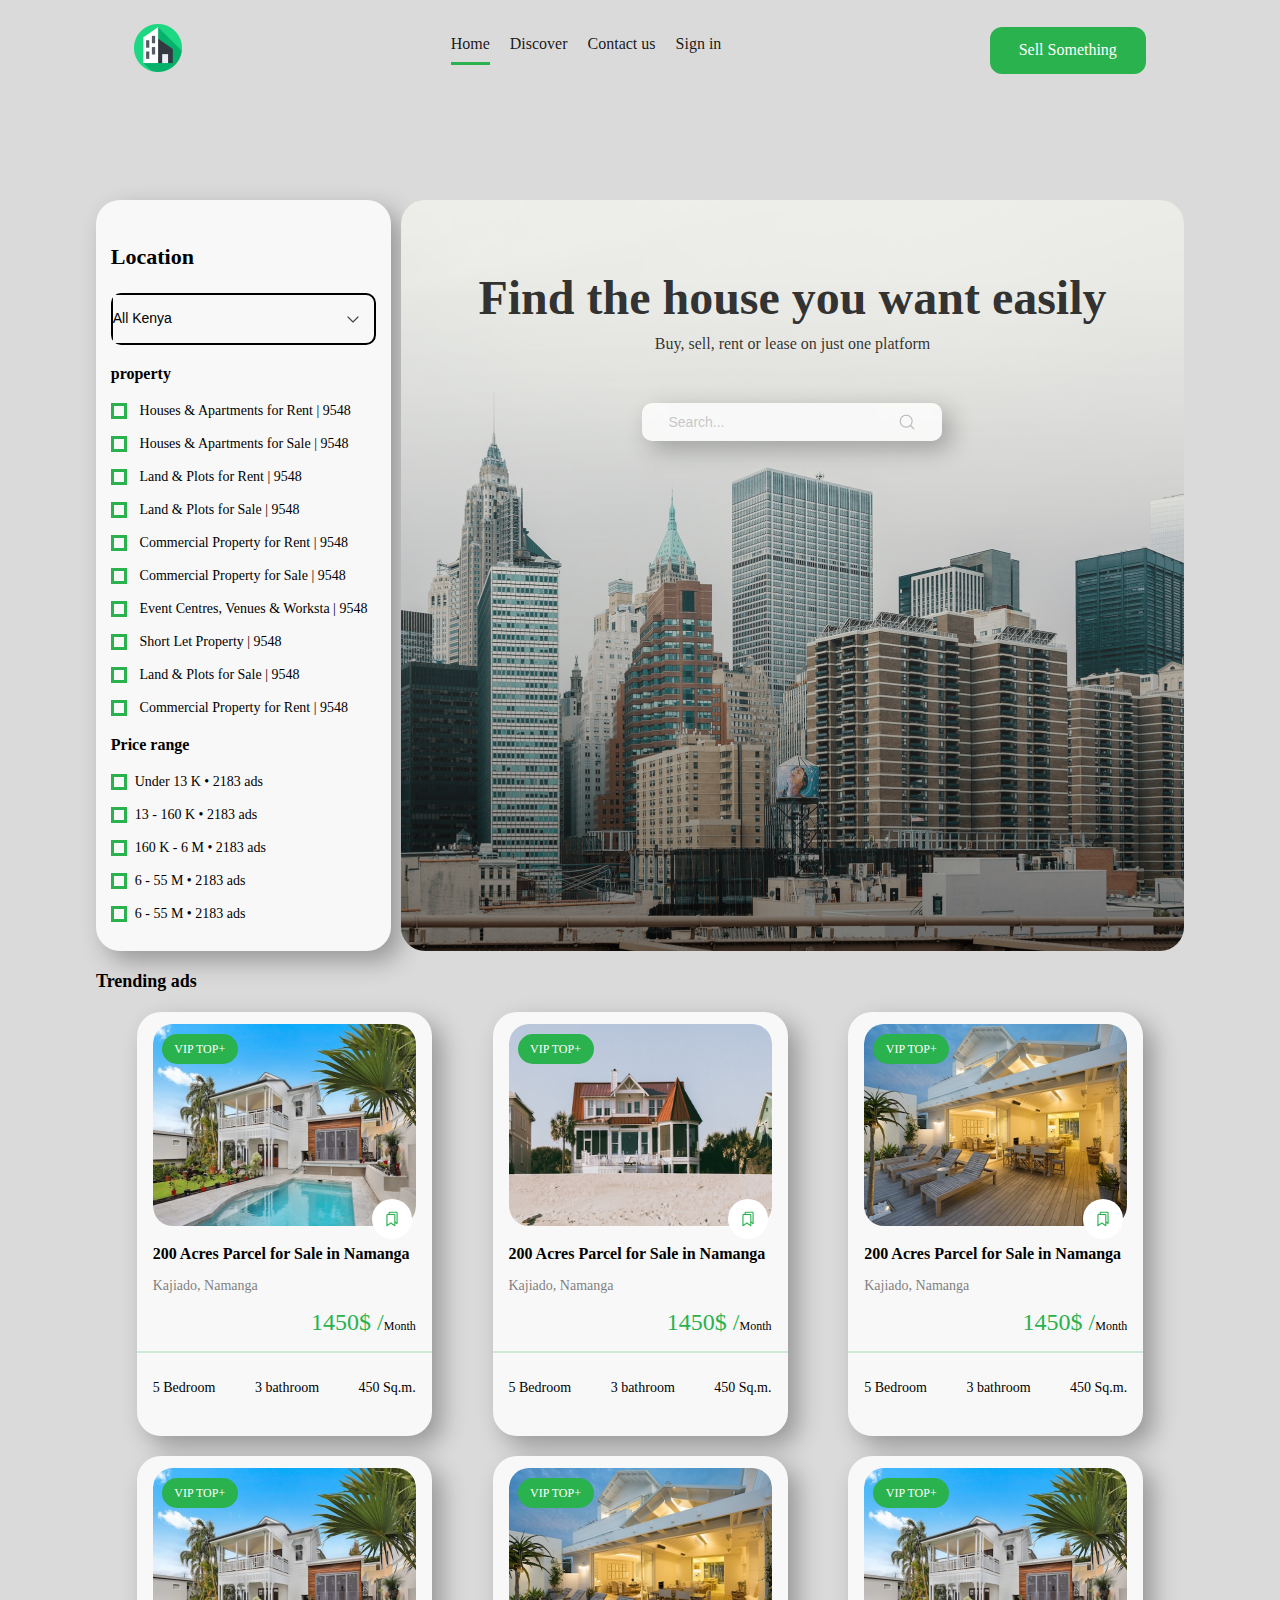
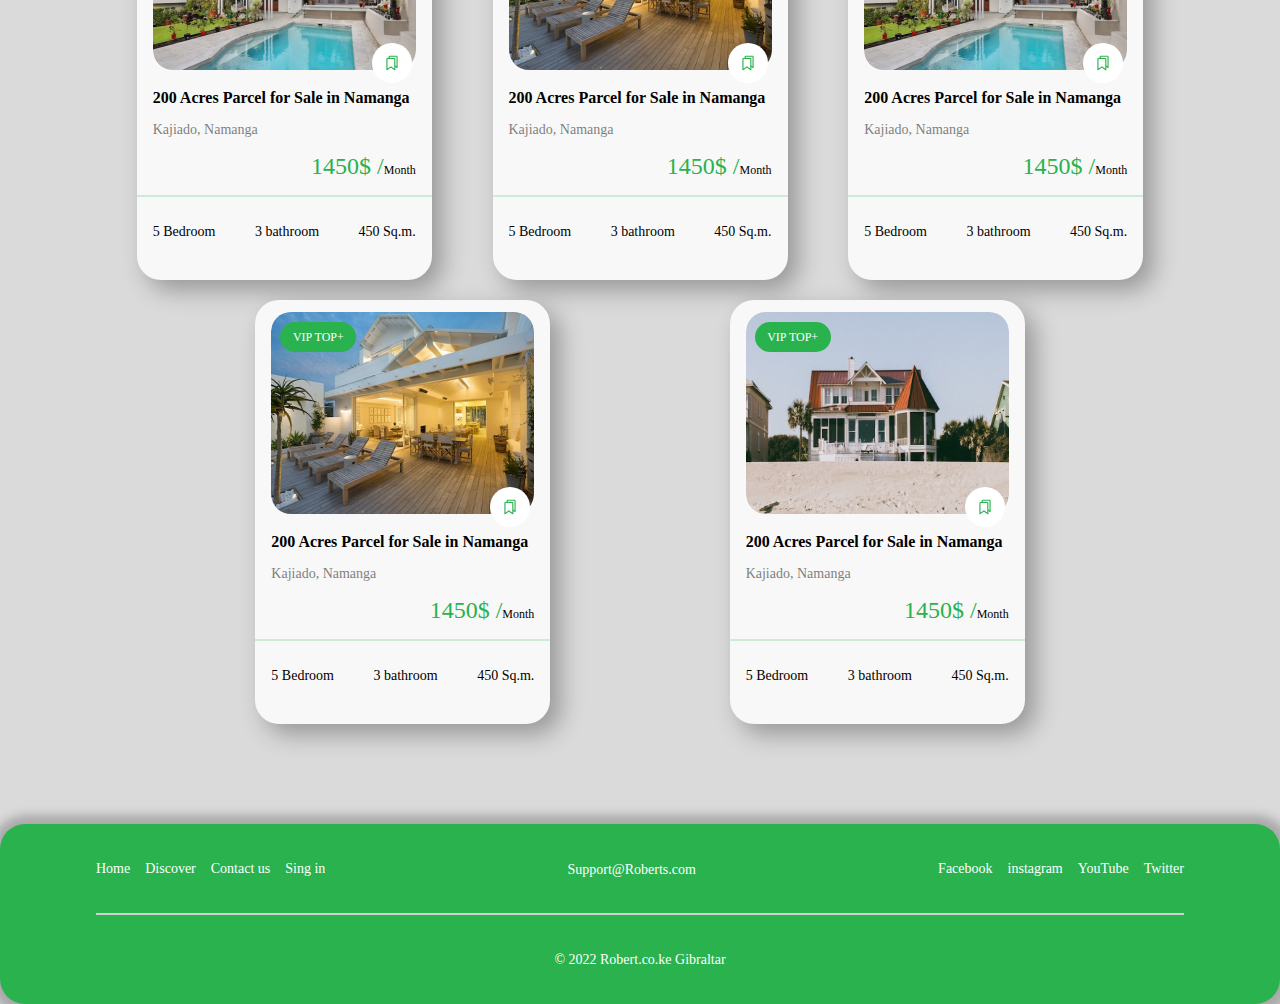
==== commit 427ff372: "main-page-responsive-end" ====
--- a/index.html
+++ b/index.html
@@ -63,9 +63,25 @@
                   placeholder="All Kenya"
                 />
                 <datalist id="hobies">
-                  <option value="reading"></option>
-                  <option value="programming"></option>
-                  <option value="music"></option>
+                  <option value="Houses & Apartments for Rent | 9548 "></option>
+                  <option value="Houses & Apartments for Sale | 9548 "></option>
+                  <option value="Land & Plots for Rent | 9548"></option>
+
+                  <option value="Land & Plots for Sale | 9548 "></option>
+                  <option value="Commercial Property for Rent | 9548"></option>
+                  <option value="Commercial Property for Sale | 9548 "></option>
+
+                  <option value="Event Centres, Venues & Worksta | 9548 "></option>
+                  <option value="Short Let Property | 9548 "></option>
+                  <option value="Land & Plots for Sale | 9548"></option>
+
+                  <option value="Commercial Property for Rent | 9548  "></option>
+                  <option value="Under 13 K • 2183 ads "></option>
+                  <option value="13 - 160 K • 2183 ads"></option>
+
+                  <option value="160 K - 6 M • 2183 ads"></option>
+                  <option value="6 - 55 M • 2183 ads"></option>
+                  <option value="6 - 55 M • 2183 ads"></option>
                 </datalist>
               </div>
               <div class="iqondiv">
@@ -528,7 +544,7 @@
         <article class="text2">
           <span class="footer-span">Support@Roberts.com</span>
         </article>
-        <article class="text2">
+        <article class="text3">
           <span class="footer-span">Facebook</span>
           <span class="footer-span">instagram</span>
           <span class="footer-span">YouTube</span>
@@ -543,38 +559,36 @@
 
     </footer>
 
-    <footer class="responsive-footer">
-
-      <section class="responsive-footer-section-1">
-        <div class="responsive-footer-elements-line">
-        <div class="responsive-element-cont">
-          <article class="responsive-column-1">
-          <span class="footer-span">Home</span>
-          <span class="footer-span">Discover</span>
-          <span class="footer-span">Contact us</span>
-          <span class="footer-span">Sing in</span>
-          </article>
-          <article class="responsive-column-2">
-            <span class="footer-span">Facebook</span>
-            <span class="footer-span">instagram</span>
-            <span class="footer-span">YouTube</span>
-            <span class="footer-span">Twitter</span>
-          </article>
-        </div>
-        <div class="responsive-end-line">
-          <div class="footer-line"></div>
-      <article class="footer-end">
-        <span class="footer-span">© 2022 Robert.co.ke Gibraltar</span>
-      </article>
-        </div>
-        
-      </div>
-        
-      </section>
-
-     
-      
-    </footer>
+    <section class="end-meniu-section">
+      <nav class="end-meniu-nav-flex-row-cont">
+        <div class="end-meniu-flexed-column-cont">
+          <img class="end-nav" src="fotoebi/home-2.jpg" alt="home">
+          <span class="end-nav-span">Home</span>
+        </div>
+        <div class="end-meniu-flexed-column-cont">
+          <img class="end-nav" src="fotoebi/3dcube.jpg" alt="discover">
+          <span class="end-nav-span">Discover</span>
+        </div>
+        <div class="end-meniu-flexed-column-cont flex-column-cont-vector">
+          <article class="img-vector-cont">
+            <img class="end-nav-vector" src="fotoebi/Vector (1).png" alt="vector">
+            <article class="vector-line"></article>
+          </article>
+          
+          <span class="end-nav-span">Sell</span>
+        </div>
+        <div class="end-meniu-flexed-column-cont">
+          <img class="end-nav" src="fotoebi/message-text.jpg" alt="message">
+          <span class="end-nav-span">Message</span>
+        </div>
+        <div class="end-meniu-flexed-column-cont">
+          <img class="end-nav" src="fotoebi/user.jpg" alt="user">
+          <span class="end-nav-span">Profile</span>
+        </div>
+      </nav>
+    </section>
+
+    
 
   </body>
 </html>
--- a/style.css
+++ b/style.css
@@ -6,7 +6,6 @@
 
 body {
   background-color: rgb(219, 218, 218);
-  height: 1000px;
 }
 
 .header {
@@ -59,6 +58,11 @@
 .Home {
   height: 30px;
   border-bottom: solid #29b24e;
+}
+
+.Responsive-form-element {
+  display: none;
+  /* border: solid; */
 }
 
 .Main {
@@ -256,6 +260,7 @@
 .h1 {
   font-size: 48px;
   color: #000000cc;
+  text-align: center;
 }
 
 .Elementsin-foto-flex-paragraf-cont {
@@ -283,11 +288,13 @@
   border-radius: 10px;
   margin-top: 40px;
   box-shadow: 8px 8px 25px 0px #00000045;
+  display: flex;
+  gap: 20px;
 }
 
 .Search-Had-Css {
-  width: 224px;
-  height: 48px;
+  width: 70%;
+  height: 38px;
   background-color: #f8f8f8cc;
 
   border: none;
@@ -323,8 +330,8 @@
   /* border: solid yellow; */
   display: flex;
   flex-wrap: wrap;
-  justify-content: space-between;
-  row-gap: 20px;
+  justify-content: space-evenly;
+  gap: 20px;
 }
 
 .cont-1 {
@@ -463,7 +470,7 @@
 
 .footer {
   width: 100%;
-  height: 179px;
+
   background-color: #29b24e;
   border-radius: 25px;
   box-shadow: 1px 1px 10px 10px #29282845;
@@ -479,6 +486,16 @@
   display: flex;
   align-items: center;
   justify-content: space-between;
+}
+
+.text1 {
+  display: flex;
+  gap: 15px;
+}
+
+.text3 {
+  display: flex;
+  gap: 15px;
 }
 
 .footer-line {
@@ -497,6 +514,7 @@
 .footer-span {
   color: #ffffff;
   font-size: 14px;
+  cursor: pointer;
 }
 
 /* hom internal page style css */
@@ -577,6 +595,7 @@
   display: flex;
   flex-direction: column;
   row-gap: 10px;
+  height: 300px;
 }
 
 .hom-internal-foto-info-had {
@@ -798,3 +817,167 @@
 .section-flex-cont-home-internal-page {
   margin-top: 20px;
 }
+
+.end-meniu-section {
+  display: none;
+}
+
+/* media motxovnebi */
+
+@media (max-width: 760px) {
+  .Navtext {
+    display: none;
+  }
+
+  .LeftMeniuFoto {
+    flex-wrap: wrap-reverse;
+  }
+
+  .LeftMeniu {
+    width: 100%;
+    min-width: unset;
+    max-width: unset;
+  }
+
+  .Elementsin-foto-flex-search-cont {
+    display: none;
+  }
+
+  .SellSomething {
+    display: none;
+  }
+
+  .Responsive-form-element {
+    display: unset;
+    /* border: solid; */
+    width: 40%;
+    visibility: hidden;
+  }
+
+  .Search-Had-Css-Cont {
+    margin-top: unset;
+    width: 100%;
+    padding-left: 10px;
+    /* border: solid; */
+  }
+
+  .search-iqon-cont {
+    visibility: visible;
+    /* border: solid; */
+    height: 40px;
+    min-width: 40px;
+
+    justify-content: center;
+    border-radius: 50%;
+    background-color: #f8f8f8;
+    cursor: pointer;
+  }
+
+  .search-iqon {
+    opacity: unset;
+  }
+
+  .h1 {
+    font-size: 38px;
+    text-align: center;
+  }
+
+  .footer {
+    gap: 50px;
+  }
+
+  .footer-text-cont {
+    height: unset;
+    margin-top: 30px;
+  }
+
+  .text1 {
+    display: flex;
+    flex-direction: column;
+    row-gap: 20px;
+    text-align: left;
+  }
+
+  .text2 {
+    display: none;
+  }
+
+  .text3 {
+    display: flex;
+    flex-direction: column;
+    row-gap: 15px;
+    text-align: right;
+  }
+
+  .footer-end {
+    height: 50px;
+    transform: translateY(-20px);
+  }
+
+  .end-meniu-section {
+    /* border: solid red; */
+    margin-top: 100px;
+    width: 100%;
+    height: 100px;
+    display: flex;
+  }
+
+  .end-meniu-nav-flex-row-cont {
+    /* border: solid; */
+    position: fixed;
+    width: 100%;
+    height: 72px;
+    display: flex;
+    justify-content: space-evenly;
+    bottom: 0;
+    border-radius: 24px 24px 0px 0px;
+    background-color: #ffffff;
+  }
+
+  .end-meniu-flexed-column-cont {
+    /* border: solid yellow; */
+    display: flex;
+    flex-direction: column;
+    align-items: center;
+    justify-content: center;
+    row-gap: 10px;
+    cursor: pointer;
+  }
+
+  .end-nav {
+    width: 24px;
+    height: 24px;
+  }
+
+  .end-nav-span {
+    color: #000000cc;
+    opacity: 90%;
+    font-size: 11px;
+    line-height: 16.5px;
+  }
+
+  .flex-column-cont-vector {
+    transform: translateY(-20px);
+    height: 90px;
+  }
+
+  .img-vector-cont {
+    /* border: solid; */
+    width: 56px;
+    height: 56px;
+    background-color: #29b24e;
+    display: flex;
+    justify-content: center;
+    align-items: center;
+    border-radius: 12px;
+  }
+
+  .vector-line {
+    border: 1.5px solid #ffffff;
+    width: 45%;
+  }
+
+  .end-nav-vector {
+    position: absolute;
+  }
+}
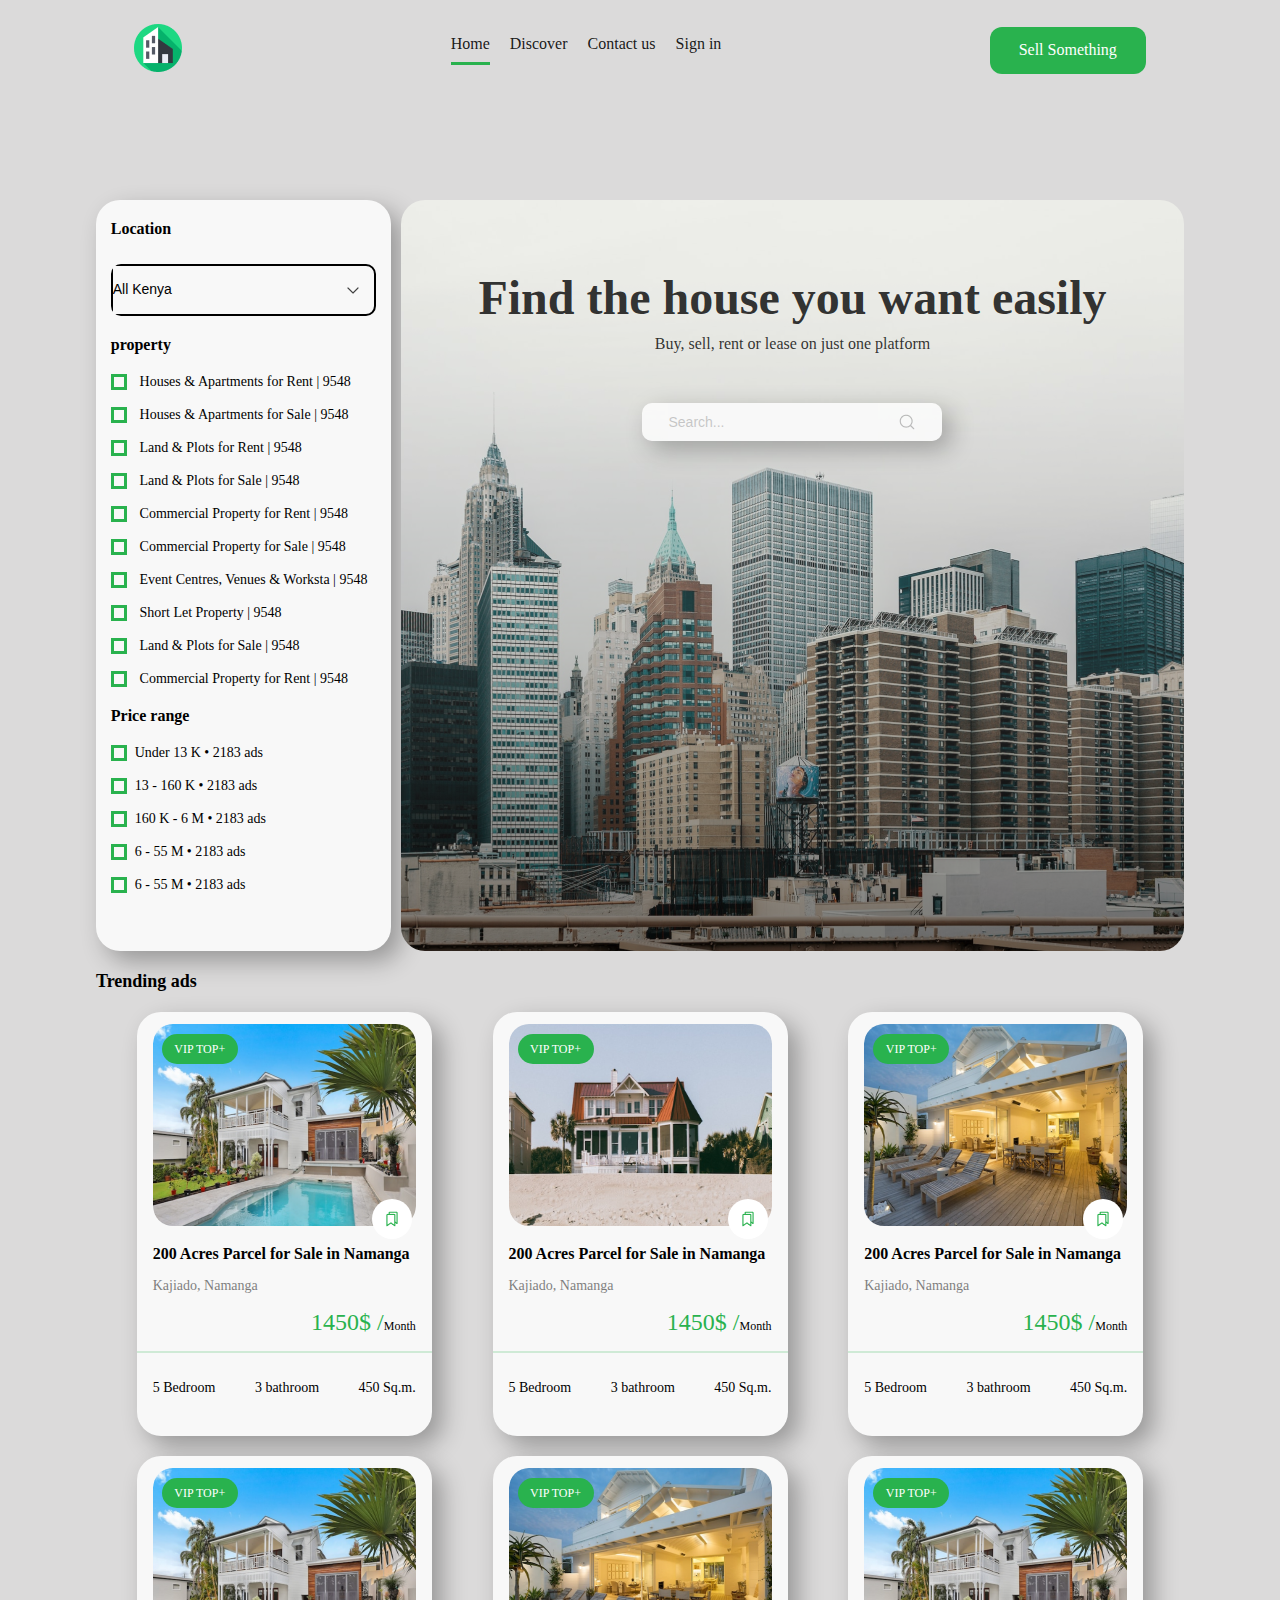
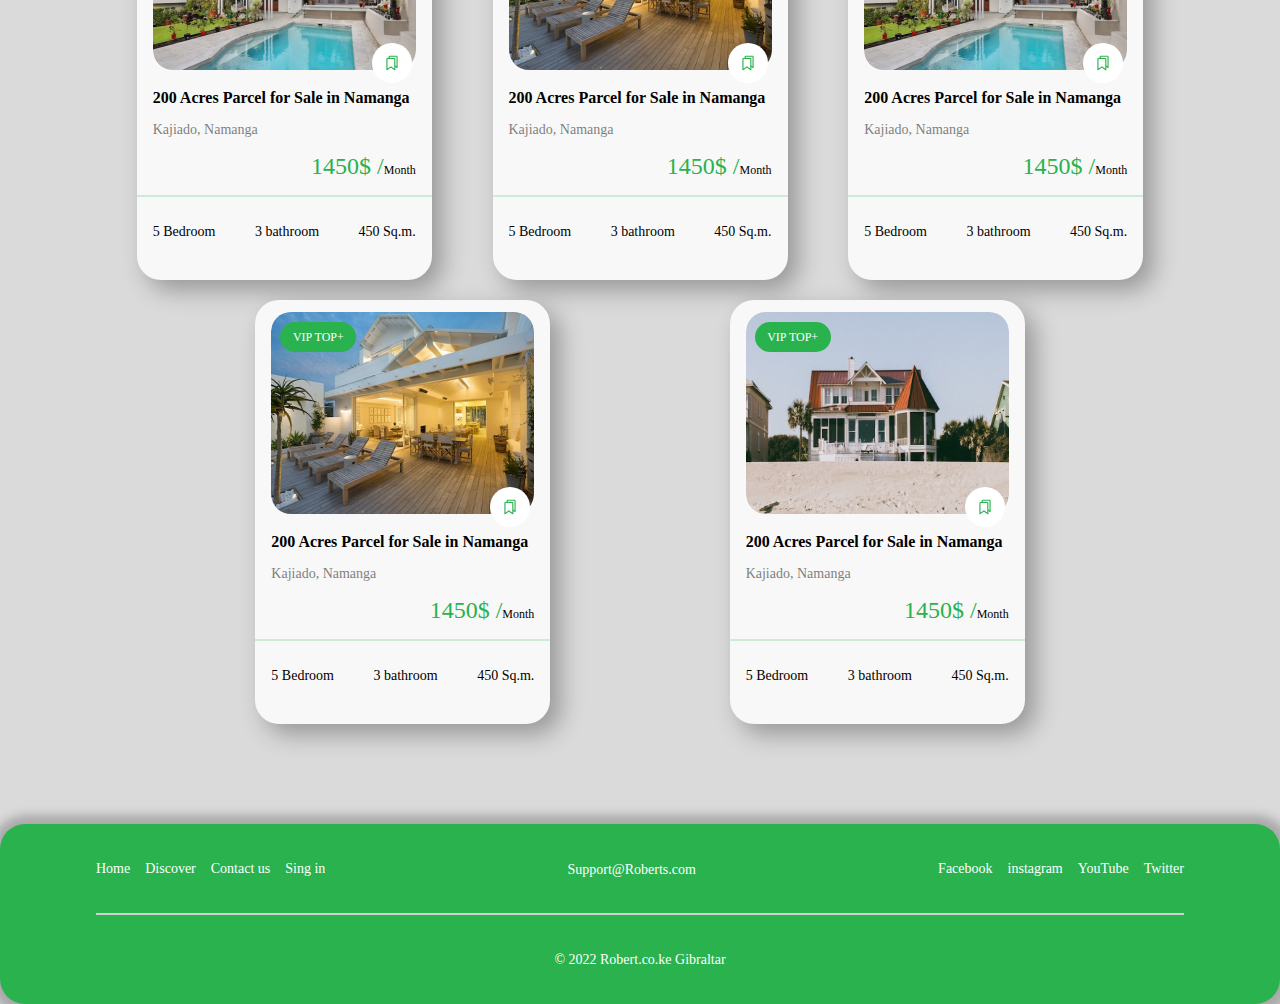
==== commit 042d3e47: "meta tegs add" ====
--- a/index.html
+++ b/index.html
@@ -4,9 +4,25 @@
     <meta charset="UTF-8" />
     <meta name="viewport" content="width=device-width, initial-scale=1.0" />
     <link rel="stylesheet" href="style.css" />
-    <!-- <link rel="stylesheet" href="shablon.css" /> -->
+    
     <script src="bottonclick.js" defer></script>
     <title>Document</title>
+   
+    <!-- facebook meta tegs -->
+
+    <meta property="og:url" content="https://shmagi97.github.io/Lesson-12/" />
+		<meta property="og:type" content="article" />
+		<meta property="og:title" content="meta tags and form elements" />
+		<meta
+			property="og:description"
+			content="this page is about meta tags and form elements"
+		/>
+		<meta
+			property="og:image"
+			content="https://raw.githubusercontent.com/Shmagi97/Lesson-12/main/fotoebi/img-section-1.png"
+		/>
+
+
   </head>
   <body>
     <header class="header">
--- a/style.css
+++ b/style.css
@@ -738,7 +738,7 @@
 }
 
 .had-line-end-element-spaceArounded-cont {
-  /* border: solid; */
+  border-top: 0.5px solid #ececec;
   display: flex;
   justify-content: flex-end;
   margin-top: 20px;
@@ -746,6 +746,7 @@
 
 .had-line-end-element-spaceBetween-cont {
   /* border: solid red; */
+  margin-top: 20px;
   width: 95%;
   display: flex;
   justify-content: space-between;
@@ -805,7 +806,7 @@
 
 /* home internal h2 and cards */
 
-.h2 {
+.h2-homeinternal {
   color: #000000;
   font-size: 22px;
   line-height: 33px;
@@ -822,7 +823,68 @@
   display: none;
 }
 
+.had-line-the-middle-flex-column-span-2-display-none {
+  display: none;
+}
+
 /* media motxovnebi */
+
+@media (max-width: 1035px) {
+  .fhoto-and-info-flex-cont {
+    flex-wrap: wrap;
+  }
+
+  .left-fhoto {
+    width: 100%;
+  }
+
+  .hom-internal-foto-info-flex-cont {
+    width: 100%;
+  }
+
+  .hom-internal-foto-info-cont {
+    height: auto;
+    padding: 15px 0px 15px 0px;
+  }
+
+  .hom-internal-foto-info-had-line-cont {
+    height: auto;
+  }
+
+  .had-line-the-middle-span-cont {
+    white-space: nowrap;
+    overflow-y: auto;
+    height: 30px;
+  }
+
+  .had-line-the-middle-flex-cont-2 {
+    flex-wrap: wrap;
+  }
+
+  .had-line-the-middle-flex-column-cont-2 {
+    text-align: right;
+  }
+
+  .display-none-media {
+    display: none;
+  }
+
+  .had-line-the-middle-flex-column-span-2-display-none {
+    display: unset;
+  }
+
+  .opacity-style {
+    color: #000000;
+    font-size: 12px;
+    opacity: 0.6;
+  }
+
+  .no-opacity-style {
+    color: #000000;
+    font-size: 14px;
+    opacity: 80%;
+  }
+}
 
 @media (max-width: 760px) {
   .Navtext {
@@ -981,3 +1043,40 @@
     position: absolute;
   }
 }
+
+/* @@@@@@@@@@@@@@@@@@@@ */
+
+@media (max-width: 520px) {
+  .had-line-end-element-spaceArounded-cont {
+    border-top: 0.5px solid #ececec;
+    /* border: solid; */
+    display: flex;
+    justify-content: center;
+  }
+
+  .had-line-end-element-spaceBetween-cont {
+    display: grid;
+    grid-template-columns: repeat(1, 1fr);
+    /* border: solid red; */
+    gap: 10px;
+  }
+
+  .had-line-end-element-1 {
+    width: 100%;
+    margin-top: 10px;
+    padding-left: 20px;
+  }
+
+  .had-line-end-element-2 {
+    width: 100%;
+
+    height: 47px;
+    margin-top: 20px;
+  }
+
+  .had-line-end-element-3 {
+    width: 100%;
+
+    height: 47px;
+  }
+}
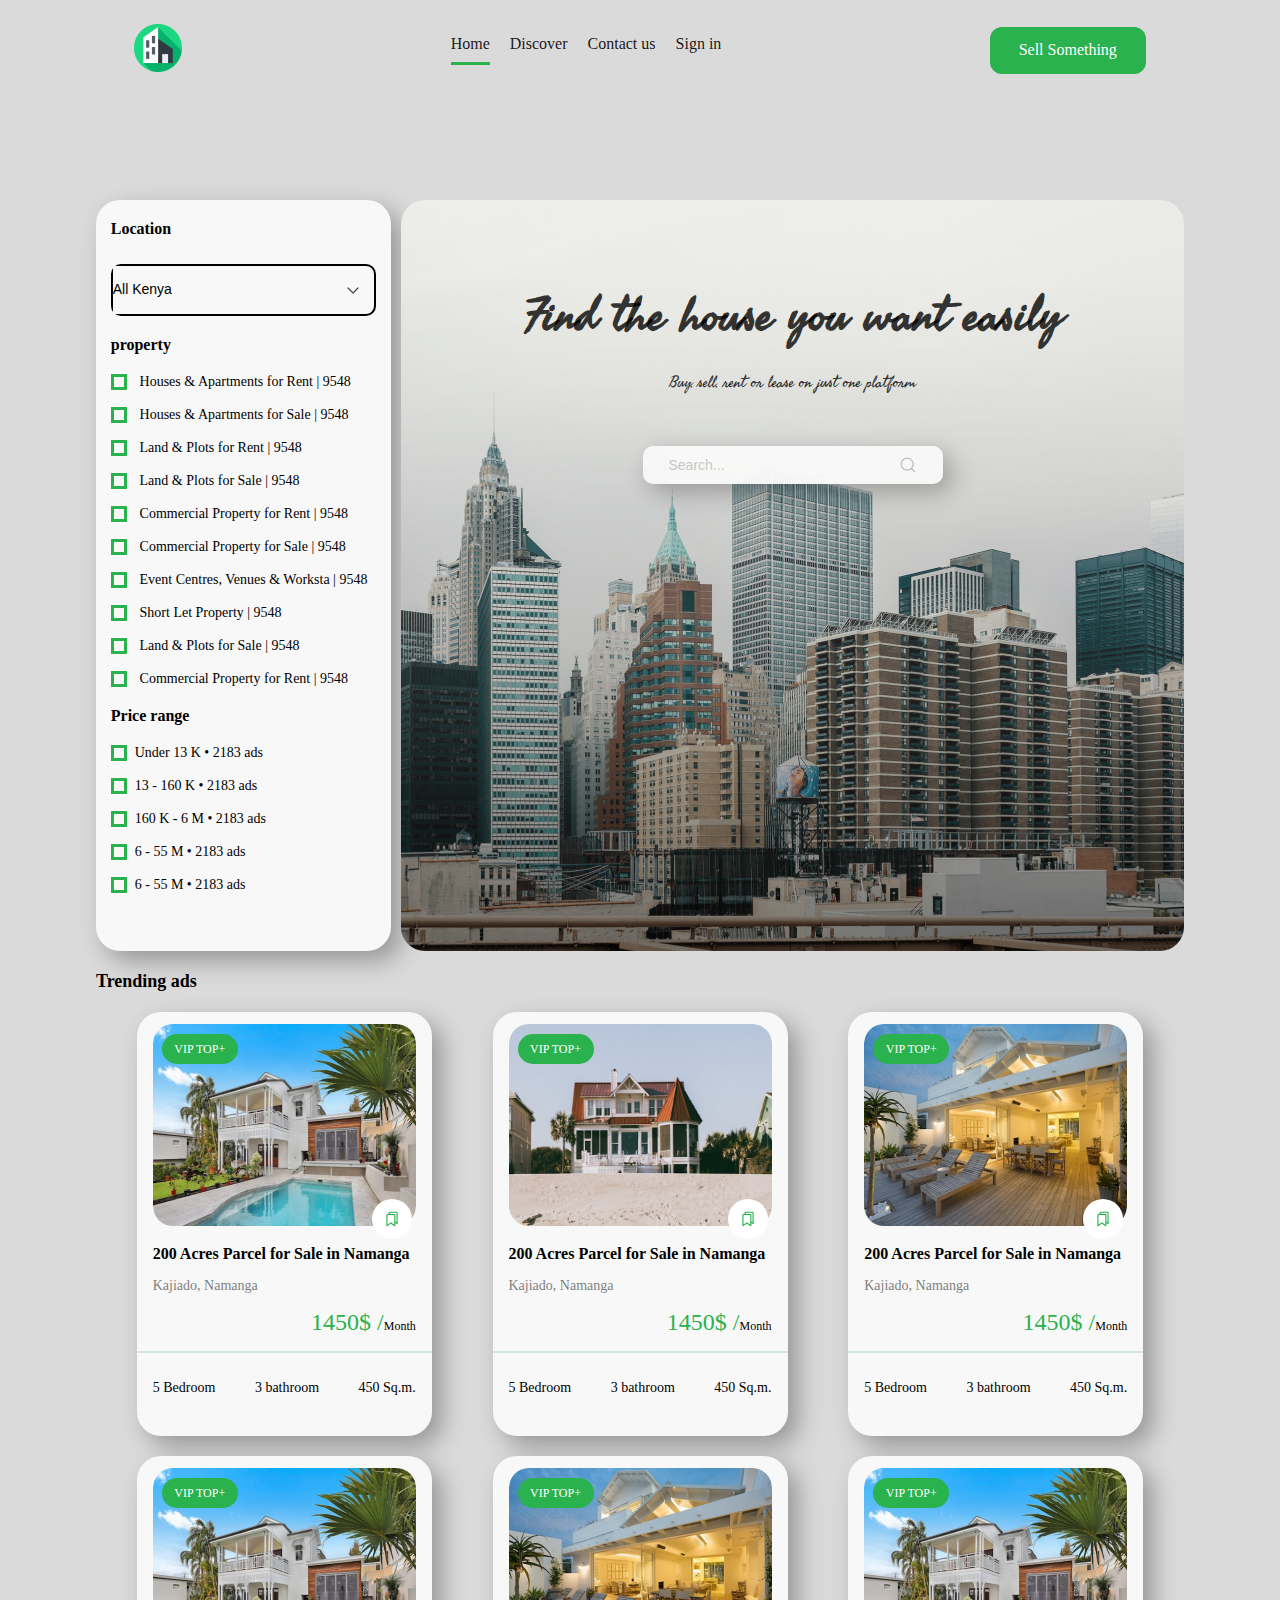
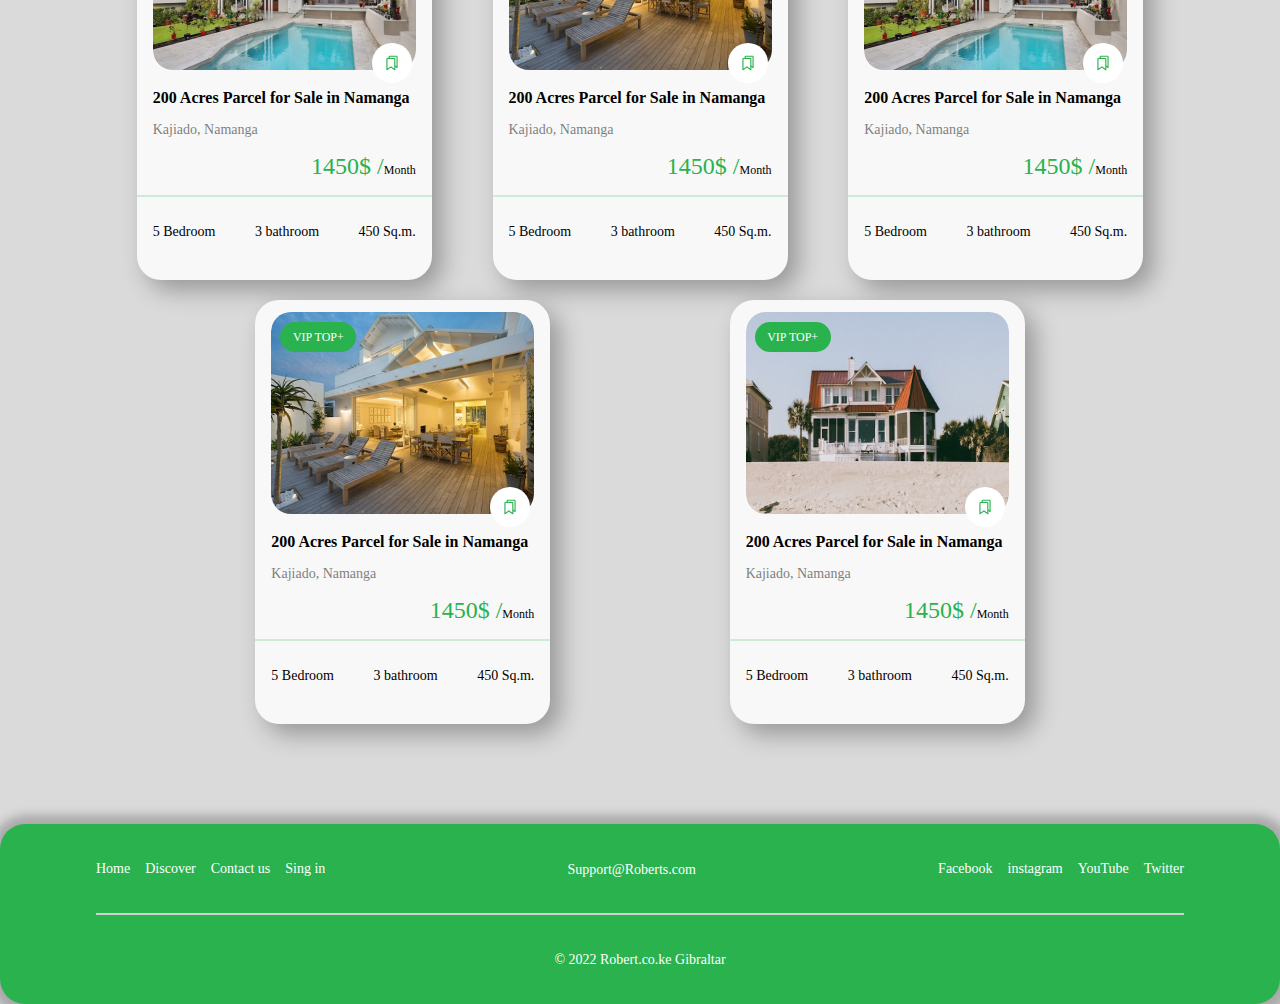
==== commit 0975004b: "add font family" ====
--- a/index.html
+++ b/index.html
@@ -4,7 +4,10 @@
     <meta charset="UTF-8" />
     <meta name="viewport" content="width=device-width, initial-scale=1.0" />
     <link rel="stylesheet" href="style.css" />
-    
+    <link rel="stylesheet" href="css/arial-geo-bolditalic.css">
+    <link rel="preconnect" href="https://fonts.googleapis.com">
+
+<link href="https://fonts.googleapis.com/css2?family=Freehand&display=swap" rel="stylesheet">
     <script src="bottonclick.js" defer></script>
     <title>Document</title>
    
@@ -12,15 +15,23 @@
 
     <meta property="og:url" content="https://shmagi97.github.io/Lesson-12/" />
 		<meta property="og:type" content="article" />
-		<meta property="og:title" content="meta tags and form elements" />
+		<meta property="og:title" content="sale house" />
 		<meta
 			property="og:description"
-			content="this page is about meta tags and form elements"
+			content="this page is about sale house"
 		/>
 		<meta
 			property="og:image"
 			content="https://raw.githubusercontent.com/Shmagi97/Lesson-12/main/fotoebi/img-section-1.png"
+      
 		/>
+    
+
+    <!-- google meta tegs -->
+
+    <meta name="description" content="sale house" />
+		<meta name="keywords" content="sale house " />
+		<meta name="author" content="shmagi narsavidze" />
 
 
   </head>
--- a/style.css
+++ b/style.css
@@ -2,6 +2,7 @@
   margin: 0;
   padding: 0;
   box-sizing: border-box;
+  /* font-family: "Arial GEO BoldItalic"; */
 }
 
 body {
@@ -261,12 +262,14 @@
   font-size: 48px;
   color: #000000cc;
   text-align: center;
+  font-family: "Freehand", cursive;
 }
 
 .Elementsin-foto-flex-paragraf-cont {
   /* border: solid red; */
   display: flex;
   justify-content: center;
+  font-family: "Freehand", cursive;
 }
 
 .Elementsin-foto-paragraf {
--- a/css/arial-geo-bolditalic.css
+++ b/css/arial-geo-bolditalic.css
@@ -0,0 +1,9 @@
+@font-face {
+    font-family: 'Arial GEO BoldItalic';
+    src: url('../fonts/arial-geo-bolditalic-webfont.eot'); /* IE9 Compat Modes */
+    src: url('../fonts/arial-geo-bolditalic-webfont.eot?#iefix') format('embedded-opentype'), /* IE6-IE8 */
+         url('../fonts/arial-geo-bolditalic-webfont.woff2') format('woff2'), /* Super Modern Browsers */
+         url('../fonts/arial-geo-bolditalic-webfont.woff') format('woff'), /* Pretty Modern Browsers */
+         url('../fonts/arial-geo-bolditalic-webfont.ttf') format('truetype'), /* Safari, Android, iOS */
+         url('../fonts/arial-geo-bolditalic-webfont.svg#arial_geobolditalic') format('svg'); /* Legacy iOS */
+}